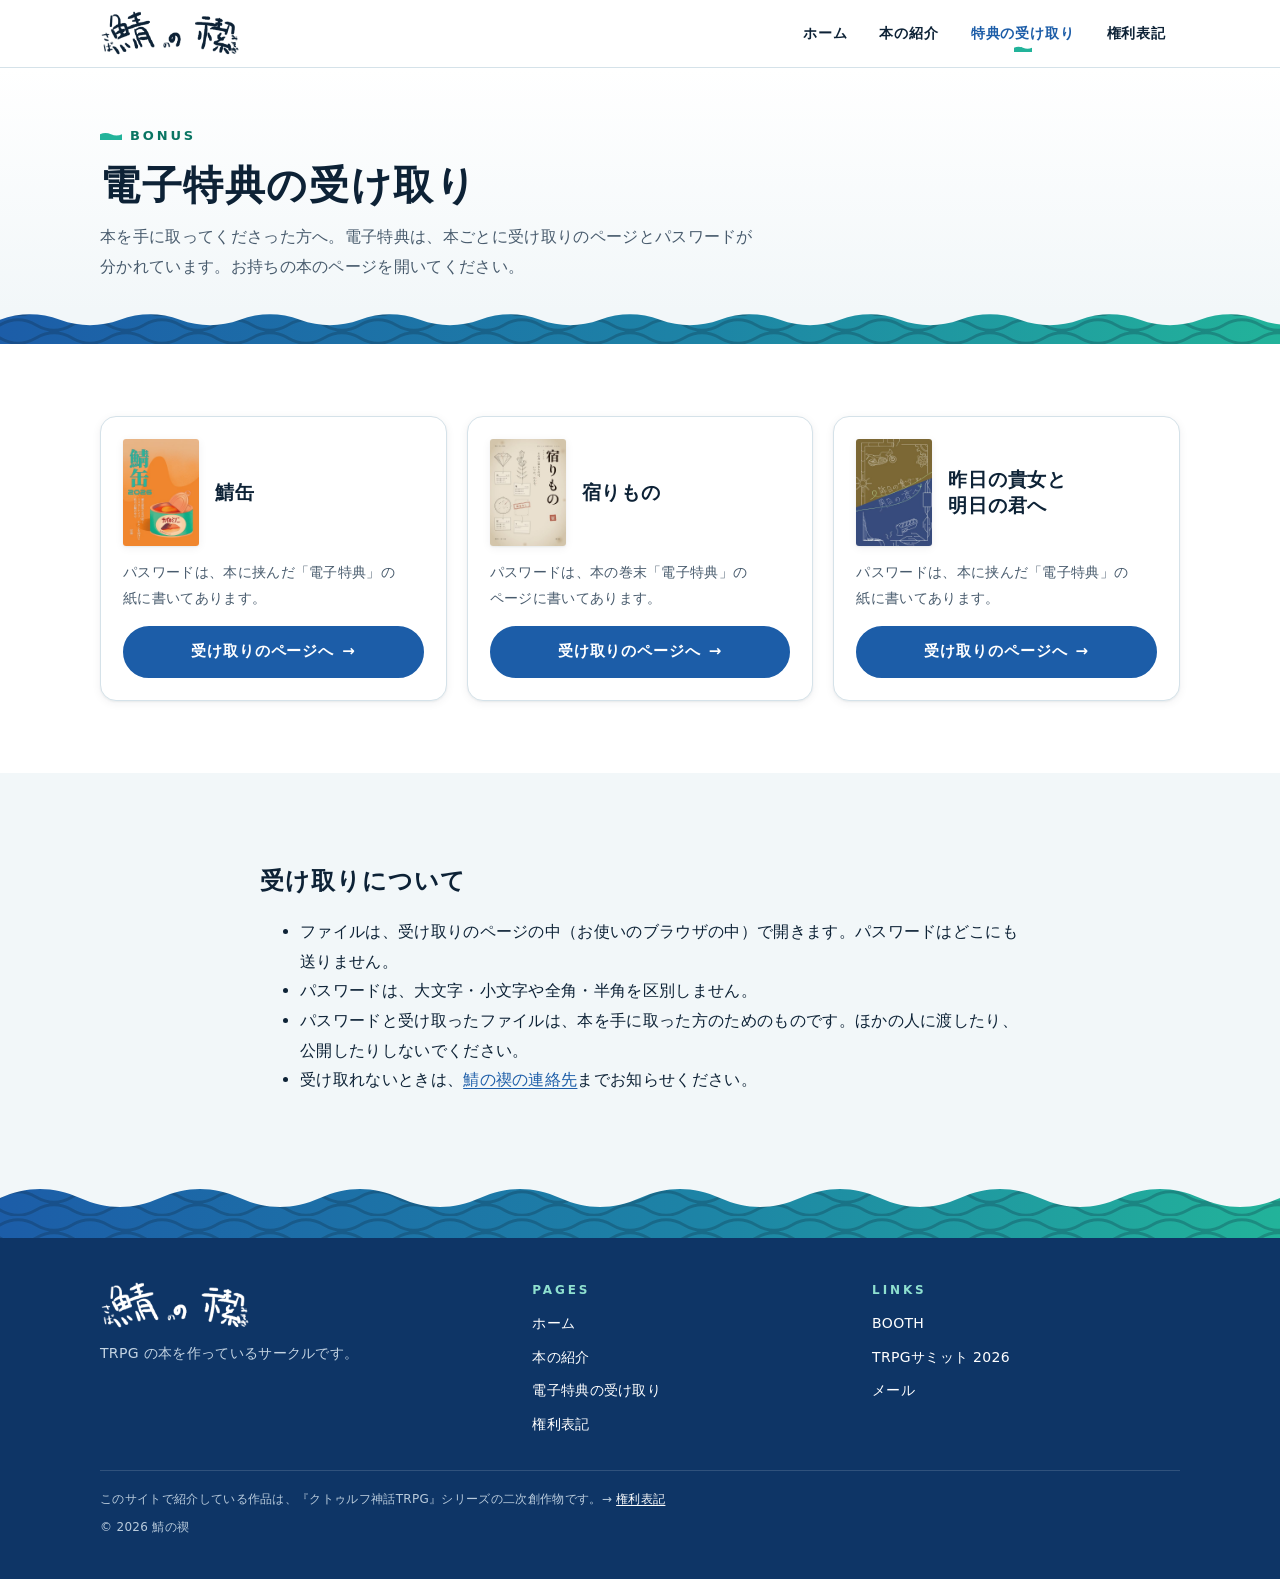
==== bonus/index.html @ a6098f8d "Redesign the site in white, blue and green with four pages - New pages: books/ (book details), bonus" ====
<!doctype html>
<html lang="ja">
<head>
<meta charset="utf-8">
<meta name="viewport" content="width=device-width, initial-scale=1">
<title>電子特典の受け取り | 鯖の禊</title>
<meta name="description" content="鯖の禊の本を手に取った方への、電子特典の受け取りページの一覧です。本ごとにパスワードが分かれています。">
<meta name="theme-color" content="#1c5da8">
<meta property="og:type" content="website">
<meta property="og:site_name" content="鯖の禊">
<meta property="og:title" content="電子特典の受け取り | 鯖の禊">
<meta property="og:description" content="本を手に取った方は、本ごとのパスワードで電子特典を受け取れます。">
<meta property="og:url" content="https://sabanomisogi.github.io/bonus/">
<meta property="og:image" content="https://sabanomisogi.github.io/ogp.png">
<meta property="og:locale" content="ja_JP">
<meta name="twitter:card" content="summary_large_image">
<link rel="icon" href="../favicon.svg" type="image/svg+xml">
<link rel="apple-touch-icon" href="../apple-touch-icon.png">
<link rel="stylesheet" href="../site.v2.css">
</head>
<body>
<a class="skip" href="#main">本文へ</a>
<header class="site-header">
  <div class="wrap site-header__in">
    <a class="brand" href="../"><img src="../img/logo-wordmark.png" alt="鯖の禊" width="421" height="134"></a>
    <nav class="gnav" aria-label="サイト内">
      <a href="../">ホーム</a>
      <a href="../books/">本の紹介</a>
      <a href="./" aria-current="page">特典<span class="long">の受け取り</span></a>
      <a href="../rights/">権利表記</a>
    </nav>
  </div>
</header>

<main id="main">
  <section class="page-head">
    <div class="wrap">
      <p class="eyebrow">BONUS</p>
      <h1>電子特典の受け取り</h1>
      <p class="page-head__lead">本を手に取ってくださった方へ。電子特典は、本ごとに受け取りのページとパスワードが分かれています。お持ちの本のページを開いてください。</p>
    </div>
  </section>
  <div class="band-wrap"><div class="saba-band saba-band--thin" aria-hidden="true"></div></div>

  <section class="section">
    <div class="wrap">
      <ul class="bonus-grid">
        <li class="bonus-card">
          <div class="bonus-card__top">
            <img src="../img/cover-sabakan-360.jpg" alt="" width="360" height="508">
            <h2>鯖缶</h2>
          </div>
          <p>パスワードは、本に挟んだ「電子特典」の紙に書いてあります。</p>
          <a class="btn" href="../sabakan/">受け取りのページへ <span class="arrow" aria-hidden="true">→</span></a>
        </li>
        <li class="bonus-card">
          <div class="bonus-card__top">
            <img src="../img/cover-yadorimono-360.jpg" alt="" width="360" height="508">
            <h2>宿りもの</h2>
          </div>
          <p>パスワードは、本の巻末「電子特典」のページに書いてあります。</p>
          <a class="btn" href="../yadorimono/">受け取りのページへ <span class="arrow" aria-hidden="true">→</span></a>
        </li>
        <li class="bonus-card">
          <div class="bonus-card__top">
            <img src="../img/cover-kinou-ashita-360.jpg" alt="" width="360" height="508">
            <h2>昨日の貴女と明日の君へ</h2>
          </div>
          <p>パスワードは、本に挟んだ「電子特典」の紙に書いてあります。</p>
          <a class="btn" href="../kinou-ashita/">受け取りのページへ <span class="arrow" aria-hidden="true">→</span></a>
        </li>
      </ul>
    </div>
  </section>

  <section class="section section--mist">
    <div class="wrap wrap--narrow">
      <h2>受け取りについて</h2>
      <ul>
        <li>ファイルは、受け取りのページの中（お使いのブラウザの中）で開きます。パスワードはどこにも送りません。</li>
        <li>パスワードは、大文字・小文字や全角・半角を区別しません。</li>
        <li>パスワードと受け取ったファイルは、本を手に取った方のためのものです。ほかの人に渡したり、公開したりしないでください。</li>
        <li>受け取れないときは、<a href="../#contact">鯖の禊の連絡先</a>までお知らせください。</li>
      </ul>
    </div>
  </section>
</main>

<div class="footer-band footer-band--mist"><div class="saba-band" aria-hidden="true"></div></div>
<footer class="site-footer">
  <div class="wrap footer__in">
    <div class="footer__brand">
      <img src="../img/logo-wordmark.png" alt="鯖の禊" width="421" height="134" loading="lazy">
      <p>TRPG の本を作っているサークルです。</p>
    </div>
    <nav aria-label="フッター">
      <h2>PAGES</h2>
      <ul>
        <li><a href="../">ホーム</a></li>
        <li><a href="../books/">本の紹介</a></li>
        <li><a href="./">電子特典の受け取り</a></li>
        <li><a href="../rights/">権利表記</a></li>
      </ul>
    </nav>
    <div>
      <h2>LINKS</h2>
      <ul>
        <li><a href="https://sabunomisogi.booth.pm/">BOOTH</a></li>
        <li><a href="https://trpg-summit.com/2026/">TRPGサミット 2026</a></li>
        <li><a href="mailto:57sabamiso423@gmail.com">メール</a></li>
      </ul>
    </div>
  </div>
  <div class="wrap footer__rights">
    <p>このサイトで紹介している作品は、『クトゥルフ神話TRPG』シリーズの二次創作物です。→ <a href="../rights/">権利表記</a></p>
    <p>© 2026 鯖の禊</p>
  </div>
</footer>
<script src="../site.v1.js"></script>
</body>
</html>
---- site.v2.css ----
/* 鯖の禊 — site styles v2.
   White paper, the blue of a mackerel's back and the green of the 鯖缶 title lettering.
   No web fonts and no external files: every page works on its own and sends nothing anywhere. */

:root {
  color-scheme: light;
  --paper: #ffffff;
  --mist: #f2f7f9;
  --mist-2: #e2edf2;
  --line: #d5e2e9;
  --ink: #0d2236;
  --ink-2: #485b6d;
  --blue: #1c5da8;
  --blue-hover: #164d8d;
  --blue-deep: #0e3566;
  --blue-soft: #e6f0fa;
  --green: #22b39a;      /* decoration only (2.6:1 on white) */
  --green-ink: #0a7563;  /* green text on white (5.2:1) */
  --green-soft: #ddf3ee;
  --error: #b42318;
  --ad-yellow: #ffd43b;  /* joke ads only */
  --radius: 16px;
  --radius-s: 10px;
  --shadow-s: 0 1px 2px rgb(13 34 54 / .06), 0 2px 10px rgb(13 34 54 / .06);
  --shadow: 0 2px 6px rgb(13 34 54 / .06), 0 14px 34px rgb(13 34 54 / .12);
  --font: "Hiragino Sans", "Hiragino Kaku Gothic ProN", "Yu Gothic UI", "Meiryo", "Noto Sans JP", system-ui, sans-serif;
  --font-mincho: "Yu Mincho", "YuMincho", "Hiragino Mincho ProN", "BIZ UDPMincho", "Noto Serif JP", serif;
  --font-num: "Bahnschrift", "DIN Alternate", "DIN Condensed", "Roboto Condensed", "Arial Narrow", system-ui, sans-serif;
  /* Water and mackerel stripes in one tile (72px = one full wave, so it repeats seamlessly). */
  --stripes: url("data:image/svg+xml,%3Csvg xmlns='http://www.w3.org/2000/svg' width='72' height='28' viewBox='0 0 72 28'%3E%3Cpath d='M0 9c12-7 24-7 36 0s24 7 36 0M-36 22c12-7 24-7 36 0s24 7 36 0 24-7 36 0 24 7 36 0' fill='none' stroke='%230d2236' stroke-opacity='.26' stroke-width='3' stroke-linecap='round'/%3E%3C/svg%3E");
  /* preserveAspectRatio=none: the wave stretches to whatever mask-size it is given, so the tiles always join. */
  --wave-edge: url("data:image/svg+xml,%3Csvg xmlns='http://www.w3.org/2000/svg' width='160' height='56' viewBox='0 0 160 56' preserveAspectRatio='none'%3E%3Cpath d='M0 16C27 4 53 4 80 16s53 12 80 0v40H0z'/%3E%3C/svg%3E");
  --header-h: 68px;
}

*, *::before, *::after { box-sizing: border-box; }
html { scroll-behavior: smooth; scroll-padding-top: calc(var(--header-h) + 16px); -webkit-text-size-adjust: 100%; }
body {
  margin: 0; background: var(--paper); color: var(--ink);
  font-family: var(--font); font-size: 16px; line-height: 1.85; letter-spacing: .02em;
  overflow-wrap: anywhere;
}
img, svg { max-width: 100%; }
img { height: auto; }
a { color: var(--blue); text-underline-offset: .2em; }
a:hover { color: var(--blue-hover); }
:focus-visible { outline: 3px solid var(--blue); outline-offset: 3px; border-radius: 4px; }
h1, h2, h3, h4 { line-height: 1.35; font-feature-settings: "palt"; letter-spacing: .04em; text-wrap: balance; word-break: auto-phrase; }
p { margin: 0 0 1em; }
small { font-size: .86em; }
/* Break short Japanese lines at phrase boundaries (Chrome/Edge); other browsers keep the default. */
.section__lead, .page-head__lead, .hero__sub, .callout p, .book-card p, .book__lead, .bonus-card p,
.story p, .scenario__quote, .ho-list li, .panel p { word-break: auto-phrase; text-wrap: pretty; }
.nowrap { white-space: nowrap; }

.wrap { width: min(100% - 40px, 1080px); margin-inline: auto; }
.wrap--narrow { width: min(100% - 40px, 760px); }
.sr-only { position: absolute; width: 1px; height: 1px; overflow: hidden; clip: rect(0 0 0 0); white-space: nowrap; }
.skip { position: absolute; left: 12px; top: -60px; z-index: 60; padding: 8px 14px; border-radius: 8px; background: var(--ink); color: #fff; }
.skip:focus { top: 10px; color: #fff; }

.eyebrow {
  display: inline-flex; align-items: center; gap: 8px; margin: 0 0 10px;
  font-family: var(--font-num); font-size: 13px; font-weight: 700; letter-spacing: .22em; color: var(--green-ink);
}
.eyebrow::before { content: ""; width: 22px; height: 8px; background: var(--wave-dot, var(--green)); -webkit-mask: var(--wave-edge) 0 0 / 22px 8px; mask: var(--wave-edge) 0 0 / 22px 8px; }

/* ---------- buttons, tags ---------- */
.btn {
  display: inline-flex; align-items: center; justify-content: center; gap: 8px;
  min-height: 48px; padding: 10px 24px; border: 2px solid var(--blue); border-radius: 999px;
  background: var(--blue); color: #fff; font: inherit; font-size: 15px; font-weight: 700; letter-spacing: .06em;
  text-decoration: none; cursor: pointer; white-space: nowrap; transition: background .15s, border-color .15s, transform .15s;
}
.btn:hover { background: var(--blue-hover); border-color: var(--blue-hover); color: #fff; }
.btn:active { transform: translateY(1px); }
.btn:disabled { opacity: .55; cursor: wait; }
.btn--ghost { background: var(--paper); color: var(--blue); }
.btn--ghost:hover { background: var(--blue-soft); color: var(--blue-hover); }
.btn--small { min-height: 40px; padding: 6px 18px; font-size: 14px; }
.btn .arrow { transition: transform .15s; }
.btn:hover .arrow { transform: translateX(3px); }

.tags { display: flex; flex-wrap: wrap; gap: 6px; margin: 0 0 10px; padding: 0; list-style: none; }
.tag {
  display: inline-block; padding: 5px 11px; border-radius: 999px; background: var(--mist); color: var(--ink-2);
  font-size: 12px; font-weight: 700; line-height: 1.3; letter-spacing: .06em;
}
.tag--new { background: var(--green-soft); color: var(--green-ink); }
.tag--old { background: var(--blue-soft); color: var(--blue-deep); }
.tag--line { background: transparent; box-shadow: inset 0 0 0 1px var(--line); }

/* ---------- header ---------- */
.site-header {
  position: sticky; top: 0; z-index: 40; height: var(--header-h);
  background: rgb(255 255 255 / .92); -webkit-backdrop-filter: saturate(1.4) blur(10px); backdrop-filter: saturate(1.4) blur(10px);
  border-bottom: 1px solid var(--line);
}
.site-header__in { display: flex; align-items: center; justify-content: space-between; gap: 16px; height: 100%; }
.brand { display: inline-flex; align-items: center; flex: none; }
.brand img { display: block; width: 140px; }
.gnav { display: flex; gap: 4px; }
.gnav a {
  position: relative; padding: 8px 14px; border-radius: 999px; color: var(--ink); text-decoration: none;
  font-size: 14px; font-weight: 700; letter-spacing: .06em; white-space: nowrap;
}
.gnav a:hover { background: var(--mist); color: var(--ink); }
.gnav a[aria-current] { color: var(--blue); }
.gnav a[aria-current]::after {
  content: ""; position: absolute; left: 50%; bottom: 2px; width: 18px; height: 6px; translate: -50% 0; background: var(--green);
  -webkit-mask: var(--wave-edge) 0 0 / 18px 6px; mask: var(--wave-edge) 0 0 / 18px 6px;
}

/* ---------- the mackerel band ---------- */
.saba-band {
  height: 56px; margin-top: -1px;
  background: var(--stripes) 0 6px / 72px 28px repeat, linear-gradient(90deg, var(--blue) 0%, #1d84a6 55%, var(--green) 100%);
  -webkit-mask: var(--wave-edge) 0 0 / 160px 56px repeat-x; mask: var(--wave-edge) 0 0 / 160px 56px repeat-x;
  animation: band-drift 40s linear infinite;
}
.saba-band--thin { height: 34px; -webkit-mask-size: 120px 34px; mask-size: 120px 34px; }
@keyframes band-drift { to { background-position: 720px 6px, 0 0; } }

/* ---------- hero ---------- */
.hero { position: relative; overflow: hidden; background: linear-gradient(180deg, #fff 0%, #fff 55%, var(--mist) 100%); }
.hero__in { display: grid; grid-template-columns: minmax(0, 1fr) minmax(0, 1.05fr); align-items: center; gap: 32px; padding-block: 56px 36px; }
.hero__text { position: relative; z-index: 2; }
.hero__logo { margin: 0 0 8px; }
.hero__logo img { display: block; width: 236px; }
.hero__lead { margin: 0 0 4px; font-size: 18px; font-weight: 700; }
.hero__sub { margin: 0; color: var(--ink-2); font-size: 15px; }
.hero__actions { display: flex; flex-wrap: wrap; gap: 12px; margin-top: 26px; }

.ticket {
  display: grid; grid-template-columns: auto minmax(0, 1fr); margin-top: 24px; max-width: 470px;
  background: var(--paper); border: 1px solid var(--line); border-radius: var(--radius); box-shadow: var(--shadow-s);
  color: inherit; text-decoration: none; overflow: hidden; transition: box-shadow .2s, transform .2s;
}
.ticket:hover { color: inherit; box-shadow: var(--shadow); transform: translateY(-2px); }
.ticket__date {
  display: grid; place-content: center; gap: 2px; padding: 14px 20px; text-align: center;
  background: var(--stripes) 0 0 / 72px 28px, linear-gradient(160deg, var(--blue), var(--blue-deep)); color: #fff;
  font-family: var(--font-num);
}
.ticket__date b { font-size: 34px; line-height: 1; letter-spacing: .02em; }
.ticket__date span { font-size: 12px; letter-spacing: .3em; }
.ticket__body { position: relative; display: block; padding: 14px 18px 14px 20px; border-left: 2px dashed var(--line); }
.ticket__label, .ticket__name, .ticket__meta { display: block; }
.ticket__label { margin: 0; font-family: var(--font-num); font-size: 11px; font-weight: 700; letter-spacing: .24em; color: var(--green-ink); }
.ticket__name { margin: 0; font-size: 18px; font-weight: 800; line-height: 1.4; }
.ticket__meta { margin: 2px 0 0; font-size: 13px; color: var(--ink-2); line-height: 1.6; }
.ticket__space {
  display: inline-flex; align-items: baseline; gap: 6px; margin-top: 8px; padding: 3px 12px; border-radius: 999px;
  background: var(--green-soft); color: var(--green-ink); font-size: 13px; font-weight: 700;
}
.ticket__space b { font-family: var(--font-num); font-size: 20px; letter-spacing: .04em; }

.hero__books { position: relative; height: 430px; }
.hero__books::before {
  content: ""; position: absolute; left: 50%; top: 50%; width: min(500px, 118%); aspect-ratio: 1; translate: -50% -50%; border-radius: 50%;
  background: radial-gradient(circle closest-side,
    #fff 0 50%, var(--mist-2) 50% 51.5%, #fff 51.5% 63%, var(--mist-2) 63% 64.5%,
    var(--mist) 64.5% 88%, var(--line) 88% 90%, var(--mist-2) 90% 100%);
}
.hero__cover {
  position: absolute; left: 50%; top: 50%; width: 196px; aspect-ratio: 182 / 257; translate: -50% -50%;
  border-radius: 3px; box-shadow: var(--shadow); transition: transform .35s cubic-bezier(.2, .7, .2, 1);
}
.hero__cover--l { transform: translateX(-66%) rotate(-9deg); z-index: 1; }
.hero__cover--c { transform: translateY(-5%); z-index: 3; }
.hero__cover--r { transform: translateX(66%) rotate(9deg); z-index: 2; }
.hero__books:hover .hero__cover--l { transform: translateX(-74%) rotate(-12deg); }
.hero__books:hover .hero__cover--c { transform: translateY(-9%); }
.hero__books:hover .hero__cover--r { transform: translateX(74%) rotate(12deg); }

/* ---------- sections ---------- */
.section { padding-block: 72px; }
.section--mist { background: var(--mist); }
.section--tight { padding-block: 40px; }
.section__head { margin-bottom: 32px; }
.section__head h2 { margin: 0; font-size: clamp(24px, 3.4vw, 32px); }
.section__lead { margin: 8px 0 0; color: var(--ink-2); }

/* book cards (home) */
.book-grid { display: grid; grid-template-columns: repeat(3, minmax(0, 1fr)); gap: 24px; margin: 0; padding: 0; list-style: none; }
.book-card > a {
  display: flex; flex-direction: column; height: 100%; border: 1px solid var(--line); border-radius: var(--radius);
  background: var(--paper); color: inherit; text-decoration: none; overflow: hidden; transition: box-shadow .2s, transform .2s, border-color .2s;
}
.book-card > a:hover { color: inherit; border-color: #c3d4de; box-shadow: var(--shadow); transform: translateY(-3px); }
.book-card__cover {
  display: flex; align-items: flex-end; justify-content: center; margin: 0; padding: 28px 24px 0; aspect-ratio: 1 / .92;
  background: var(--stripes) 0 100% / 72px 28px repeat-x, linear-gradient(180deg, var(--mist), var(--mist-2));
}
.book-card__cover img {
  width: 58%; border-radius: 3px 3px 0 0; box-shadow: 0 -2px 18px rgb(13 34 54 / .16);
  transform-origin: 50% 100%; transition: transform .3s cubic-bezier(.2, .7, .2, 1);
}
.book-card > a:hover .book-card__cover img { transform: translateY(-8px) rotate(-1.5deg); }
.book-card__body { display: flex; flex-direction: column; flex: 1; padding: 20px 22px 22px; }
.book-card h3 { margin: 0 0 6px; font-size: 21px; }
.book-card p { margin: 0; color: var(--ink-2); font-size: 14px; line-height: 1.7; }
.book-card__more { margin-top: auto !important; padding-top: 14px; color: var(--blue) !important; font-weight: 700; }

/* bonus teaser and about (home) */
.callout {
  display: grid; grid-template-columns: auto minmax(0, 1fr) auto; align-items: center; gap: 24px; padding: 28px 32px;
  border-radius: calc(var(--radius) + 4px); background: var(--paper); border: 1px solid var(--line); box-shadow: var(--shadow-s);
}
.callout__icon { width: 76px; }
.callout h2 { margin: 0 0 4px; font-size: 22px; }
.callout p { margin: 0; color: var(--ink-2); }

.about { display: grid; grid-template-columns: minmax(0, 1fr) minmax(0, 1fr); gap: 40px; align-items: start; }
.about h2 { margin: 0 0 12px; font-size: clamp(24px, 3.4vw, 32px); }
.link-list { margin: 0; padding: 0; list-style: none; border-top: 1px solid var(--line); }
.link-list li { border-bottom: 1px solid var(--line); }
.link-list a, .link-list .row { display: grid; grid-template-columns: 7.5em minmax(0, 1fr); gap: 12px; padding: 14px 4px; text-decoration: none; color: inherit; }
.link-list a:hover { background: var(--mist); color: inherit; }
.link-list .k { color: var(--ink-2); font-size: 13px; font-weight: 700; }
.link-list .v { color: var(--blue); font-weight: 700; }

/* ---------- joke ads ---------- */
.ad-zone { margin: 0; }
.ad-zone__label {
  display: flex; align-items: center; gap: 12px; margin: 0 0 10px; color: #6b7c8a; font-size: 12px; letter-spacing: .12em;
}
.ad-zone__label::before, .ad-zone__label::after { content: ""; flex: 1; height: 1px; background: var(--line); }
.ad {
  position: relative; display: block; isolation: isolate; overflow: hidden; border: 1px solid #cfdae1; border-radius: 6px;
  color: inherit; text-decoration: none; -webkit-tap-highlight-color: transparent;
}
.ad:hover { color: inherit; }
.ad__label {
  position: absolute; top: 6px; left: 6px; z-index: 5; padding: 2px 5px; border: 1px solid #c4cfd7; border-radius: 3px;
  background: rgb(255 255 255 / .92); color: #5b6b78; font-size: 10px; line-height: 1.2; letter-spacing: .06em;
}
.ad__cta {
  display: inline-flex; align-items: center; gap: 4px; padding: 9px 16px; border-radius: 999px; background: #fff; color: var(--blue-deep);
  font-size: 14px; font-weight: 800; white-space: nowrap; box-shadow: 0 3px 0 rgb(0 0 0 / .2); transition: transform .15s;
}
.ad:hover .ad__cta { transform: translateY(-1px) scale(1.03); }
.ad__toast {
  position: absolute; left: 50%; bottom: 12px; z-index: 6; translate: -50% 6px; padding: 6px 12px; border-radius: 8px;
  background: var(--ink); color: #fff; font-size: 12px; white-space: nowrap; opacity: 0; pointer-events: none; transition: opacity .2s, translate .2s;
}

/* 鯖缶: a loud banner, on purpose */
.ad--sabakan {
  display: grid; grid-template-columns: auto minmax(0, 1fr) auto; align-items: center; gap: 22px; min-height: 140px; padding: 18px 30px 18px 26px;
  border: 0; color: #fff;
  background: var(--stripes) 0 0 / 72px 28px, linear-gradient(110deg, var(--blue-deep) 0%, var(--blue) 58%, #1d84a6 100%);
}
.ad--sabakan::after {
  content: ""; position: absolute; inset: 0; z-index: -1; translate: -120% 0;
  background: linear-gradient(100deg, transparent 30%, rgb(255 255 255 / .22) 45%, transparent 60%);
}
.ad--sabakan:hover { color: #fff; }
.ad--sabakan:hover::after { translate: 120% 0; transition: translate .9s ease; }
.sabakan-ad__can { width: 92px; filter: drop-shadow(0 6px 10px rgb(0 0 0 / .25)); }
.sabakan-ad__catch {
  display: block; font-size: clamp(28px, 4.4vw, 46px); font-weight: 900; line-height: 1.12; letter-spacing: .03em;
  font-feature-settings: "palt"; transform: skewX(-8deg); text-shadow: 3px 3px 0 var(--blue-deep), 0 0 18px rgb(34 179 154 / .55);
}
.sabakan-ad__catch em { font-style: normal; color: var(--ad-yellow); }
.sabakan-ad__sub { display: block; margin-top: 8px; font-size: 14px; font-weight: 700; letter-spacing: .08em; opacity: .95; }
.sabakan-ad__burst {
  position: absolute; top: 10px; right: 168px; display: grid; place-items: center; width: 66px; height: 66px;
  background: var(--ad-yellow); color: var(--ink); font-size: 15px; font-weight: 900; letter-spacing: .04em; rotate: 14deg;
  clip-path: polygon(50% 0%, 60.1% 12.3%, 75% 6.7%, 77.6% 22.4%, 93.3% 25%, 87.7% 39.9%, 100% 50%, 87.7% 60.1%, 93.3% 75%, 77.6% 77.6%, 75% 93.3%, 60.1% 87.7%, 50% 100%, 39.9% 87.7%, 25% 93.3%, 22.4% 77.6%, 6.7% 75%, 12.3% 60.1%, 0% 50%, 12.3% 39.9%, 6.7% 25%, 22.4% 22.4%, 25% 6.7%, 39.9% 12.3%);
  animation: burst-pulse 1.6s ease-in-out infinite;
}
@keyframes burst-pulse { 50% { scale: 1.08; } }
.sabakan-ad__note { position: absolute; right: 12px; bottom: 6px; font-size: 10px; opacity: .85; letter-spacing: .04em; }

/* 鯖・の・禊: three medium rectangles (300×250) in the order of the name */
.ad-row { display: grid; grid-template-columns: repeat(3, minmax(0, 1fr)); gap: 20px; }
.ad-row .ad { aspect-ratio: 6 / 5; }

.ad--apology { display: grid; place-items: center; padding: 22px; background: #fff; cursor: default; user-select: none; }
.apology {
  writing-mode: vertical-rl; height: 100%; max-height: 210px; margin: 0; padding: 16px 18px;
  border: 5px double #1b1b1b; color: #1b1b1b; background: #fffdf8; font-family: var(--font-mincho); line-height: 1.6;
  transform-origin: 50% 100%;
}
.apology p { margin: 0; }
.apology p + p { margin-block-start: 12px; }
.apology__title { font-size: 20px; font-weight: 700; letter-spacing: .4em; }
.apology__body { font-size: 27px; font-weight: 700; letter-spacing: .14em; }
.apology__date { font-size: 11px; text-align: end; letter-spacing: .1em; }
.apology__by { font-size: 24px; font-weight: 800; text-align: end; }
.ad--apology.is-bowing .apology { animation: bow 1.5s ease; }
.ad--apology.is-bowing .ad__toast { opacity: 1; translate: -50% 0; }
@keyframes bow { 20%, 70% { transform: perspective(600px) rotateX(32deg) translateY(4px); } }

.ad--no { display: grid; place-items: center; background: radial-gradient(circle at 50% 46%, #fff 0 38%, var(--mist) 72%); }
.no-glyph {
  display: block; color: var(--green-ink); font-size: clamp(112px, 13vw, 150px); font-weight: 800; line-height: 1;
  transition: transform 1.4s cubic-bezier(.2, .7, .2, 1);
}
.ad--no:hover .no-glyph { transform: rotate(-360deg); }
.ad--no.is-spinning .no-glyph { animation: no-spin .7s cubic-bezier(.6, 0, .4, 1) forwards; }
@keyframes no-spin { to { transform: rotate(-1080deg) scale(.5); opacity: 0; } }
.ad__sponsor { position: absolute; right: 12px; bottom: 8px; color: var(--ink-2); font-size: 11px; letter-spacing: .08em; }

.ad--misogi {
  display: flex; flex-direction: column; align-items: center; justify-content: center; gap: 12px; padding: 22px 18px 18px;
  background: linear-gradient(180deg, #f7fbff, #e2f0fa); text-align: center;
}
.misogi__falls {
  position: absolute; inset: 0; z-index: -1;
  background:
    linear-gradient(180deg, transparent 0 38%, rgb(255 255 255 / .95) 50%, transparent 62% 100%) 0 0 / 100% 200%,
    repeating-linear-gradient(90deg, transparent 0 13px, rgb(28 93 168 / .14) 13px 14px, transparent 14px 25px, rgb(34 179 154 / .18) 25px 26px);
  animation: falls 2.8s linear infinite;
}
@keyframes falls { from { background-position: 0 -100%, 0 0; } to { background-position: 0 100%, 0 0; } }
.misogi__shide { width: 92px; height: 30px; }
.misogi__copy { color: var(--blue-deep); font-size: clamp(20px, 2.3vw, 25px); font-weight: 800; line-height: 1.4; font-feature-settings: "palt"; }
.misogi__copy small { display: block; color: var(--ink-2); font-size: 15px; font-weight: 700; }
.misogi__foot { display: flex; align-items: center; gap: 12px; }
.misogi__seal {
  display: grid; place-items: center; width: 36px; height: 36px; border: 2px solid var(--green-ink); border-radius: 7px;
  color: var(--green-ink); font-family: var(--font-mincho); font-size: 20px; font-weight: 800; rotate: -7deg; background: #fff;
}
.ad--misogi .ad__cta { background: var(--blue); color: #fff; box-shadow: 0 3px 0 var(--blue-deep); }

/* ---------- footer ---------- */
.site-footer { background: var(--blue-deep); color: #dce7f1; }
/* The band is masked, so its wrapper paints the colour of the section above the wave. */
.footer-band { background: var(--paper); }
.footer-band--mist { background: var(--mist); }
.footer__in { display: grid; grid-template-columns: 1.3fr 1fr 1fr; gap: 32px; padding-block: 44px 28px; }
.footer__brand img { display: block; width: 150px; filter: brightness(0) invert(1); }
.footer__brand p { margin: 12px 0 0; font-size: 14px; color: #c3d3e2; }
.site-footer h2 { margin: 0 0 10px; font-family: var(--font-num); font-size: 12px; letter-spacing: .24em; color: #8fe0cf; }
.site-footer ul { margin: 0; padding: 0; list-style: none; }
.site-footer li { margin: 4px 0; }
.site-footer a { color: #fff; text-decoration: none; font-size: 14px; }
.site-footer a:hover { color: #fff; text-decoration: underline; }
.footer__rights { padding-block: 18px 34px; border-top: 1px solid rgb(255 255 255 / .14); color: #b9cbdc; font-size: 12px; line-height: 1.8; }
.footer__rights p { margin: 0 0 6px; }
.footer__rights a { font-size: 12px; text-decoration: underline; }
.credit { white-space: pre-line; }

/* ---------- sub pages ---------- */
.page-head { padding-block: 52px 30px; background: linear-gradient(180deg, #fff, var(--mist)); }
.page-head h1 { margin: 0; font-size: clamp(28px, 4.2vw, 40px); }
.page-head__lead { margin: 10px 0 0; max-width: 46em; color: var(--ink-2); }
.band-wrap { background: var(--mist); }
.toc { display: flex; flex-wrap: wrap; gap: 8px; margin: 22px 0 0; padding: 0; list-style: none; }
.toc a {
  display: inline-flex; align-items: center; gap: 8px; padding: 6px 14px 6px 6px; border-radius: 999px; background: var(--paper);
  border: 1px solid var(--line); color: var(--ink); font-size: 14px; font-weight: 700; text-decoration: none;
}
.toc a:hover { border-color: var(--blue); color: var(--blue); }
.toc img { width: 22px; border-radius: 2px; }

/* books page */
.book { padding-block: 72px; }
.book--mist { background: var(--mist); }
.book__in { display: grid; grid-template-columns: minmax(0, 330px) minmax(0, 1fr); gap: 56px; align-items: start; }
.book__cover { position: sticky; top: calc(var(--header-h) + 28px); margin: 0; }
.book__cover img { display: block; width: 100%; border-radius: 4px; box-shadow: var(--shadow); }
.book__cover figcaption { margin-top: 10px; color: var(--ink-2); font-size: 12px; text-align: center; }
.book__title { margin: 0; font-size: clamp(30px, 4.4vw, 44px); }
.book__title rt { font-size: 12px; letter-spacing: .3em; color: var(--ink-2); }
.book__lead { margin: 14px 0 0; font-size: 17px; }
.book h3 { margin: 36px 0 12px; font-size: 18px; display: flex; align-items: center; gap: 10px; }
.book h3::before { content: ""; width: 6px; height: 1.1em; border-radius: 3px; background: var(--green); }
.book__actions { display: flex; flex-wrap: wrap; gap: 12px; margin-top: 30px; }

.catch {
  margin: 18px 0 0; font-family: var(--font-mincho); font-size: clamp(20px, 2.6vw, 26px); font-weight: 600; line-height: 1.7; letter-spacing: .12em;
}
.bouten { text-emphasis: sesame #b83a2e; -webkit-text-emphasis: sesame #b83a2e; text-emphasis-position: over right; }
.story { margin: 16px 0 0; padding: 18px 22px; border-left: 4px solid var(--green); background: var(--paper); border-radius: 0 var(--radius-s) var(--radius-s) 0; }
.book--mist .story { background: var(--paper); }
.story p:last-child { margin-bottom: 0; }
.story--mincho { font-family: var(--font-mincho); font-size: 16px; line-height: 2; }

.spec { display: grid; grid-template-columns: 8.5em minmax(0, 1fr); margin: 0; border-top: 1px solid var(--line); }
.spec dt, .spec dd { margin: 0; padding: 11px 0; border-bottom: 1px solid var(--line); }
.spec dt { padding-right: 12px; color: var(--ink-2); font-size: 14px; font-weight: 700; }
.spec dd small { color: var(--ink-2); }
.spec--compact { grid-template-columns: 7em minmax(0, 1fr); font-size: 14px; }
.spec--compact dt, .spec--compact dd { padding: 7px 0; }
.spec--compact dt { font-size: 13px; }

.scenarios { display: grid; gap: 16px; }
.scenario { padding: 22px 24px; border: 1px solid var(--line); border-radius: var(--radius); background: var(--mist); }
.scenario__head { display: flex; flex-wrap: wrap; align-items: baseline; justify-content: space-between; gap: 4px 12px; margin-bottom: 8px; }
.scenario h4 { margin: 0; font-size: 19px; }
.scenario__by { margin: 0; color: var(--ink-2); font-size: 14px; font-weight: 700; }
.scenario__quote { margin: 0 0 12px; font-family: var(--font-mincho); font-size: 15px; line-height: 1.95; }
.scenario .tags { margin-bottom: 12px; }

.ho-list { display: grid; grid-template-columns: repeat(2, minmax(0, 1fr)); gap: 10px; margin: 0; padding: 0; list-style: none; }
.ho-list li { padding: 12px 14px; border: 1px solid var(--line); border-radius: var(--radius-s); background: var(--paper); font-size: 14px; line-height: 1.7; }
.ho-list b { display: block; font-family: var(--font-num); font-size: 18px; color: var(--blue-deep); letter-spacing: .04em; }
.note { color: var(--ink-2); font-size: 13px; }

.credit-box {
  margin: 0; padding: 18px 22px; border: 1px solid var(--line); border-radius: var(--radius-s); background: var(--paper);
  color: var(--ink-2); font-size: 13px; line-height: 1.9; white-space: pre-line;
}

/* bonus hub */
.bonus-grid { display: grid; grid-template-columns: repeat(3, minmax(0, 1fr)); gap: 20px; margin: 0; padding: 0; list-style: none; }
.bonus-card {
  display: grid; grid-template-rows: auto 1fr auto; gap: 14px; padding: 22px; border: 1px solid var(--line); border-radius: var(--radius);
  background: var(--paper); box-shadow: var(--shadow-s);
}
.bonus-card__top { display: grid; grid-template-columns: 76px minmax(0, 1fr); gap: 16px; align-items: center; }
.bonus-card__top img { width: 76px; border-radius: 3px; box-shadow: var(--shadow-s); }
.bonus-card h2 { margin: 0; font-size: 19px; }
.bonus-card p { margin: 0; color: var(--ink-2); font-size: 14px; }
.bonus-card .btn { width: 100%; }

/* bonus pages */
.bonus-head { display: grid; grid-template-columns: auto minmax(0, 1fr); gap: 28px; align-items: center; }
.bonus-head__cover { width: 116px; border-radius: 3px; box-shadow: var(--shadow); rotate: -3deg; }
.bonus-head h1 span { display: block; margin-top: 4px; font-size: .58em; color: var(--ink-2); letter-spacing: .08em; }
.stack > * + * { margin-top: 28px; }
.panel { padding: 30px 32px; border: 1px solid var(--line); border-radius: calc(var(--radius) + 4px); background: var(--paper); box-shadow: var(--shadow-s); }
.panel h2 { margin: 0 0 10px; font-size: 21px; }
.panel--key { border-top: 5px solid var(--green); }
.unlock { display: flex; flex-wrap: wrap; gap: 10px; margin: 18px 0 10px; }
.unlock input {
  flex: 1 1 240px; min-width: 0; min-height: 52px; padding: 10px 16px; border: 2px solid var(--line); border-radius: 12px;
  background: #fff; color: var(--ink); font: inherit; font-family: var(--font-num), var(--font); font-size: 20px; letter-spacing: .12em;
  transition: border-color .15s, box-shadow .15s;
}
.unlock input::placeholder { color: #9aa8b3; font-family: var(--font); font-size: 16px; letter-spacing: .04em; }
.unlock input:focus { outline: none; border-color: var(--blue); box-shadow: 0 0 0 4px var(--blue-soft); }
.unlock .btn { min-height: 52px; min-width: 120px; }
.status { display: flex; align-items: center; gap: 10px; min-height: 40px; margin: 0; font-size: 14px; }
.status.error { color: var(--error); font-weight: 700; }
.status__spin { display: none; flex: none; width: 40px; height: 40px; }
.status.busy .status__spin { display: block; }
.files { margin: 14px 0 0; padding: 0; list-style: none; }
.files li {
  display: flex; align-items: center; justify-content: space-between; gap: 14px; margin-bottom: 10px; padding: 12px 16px;
  border: 1px solid var(--line); border-radius: 12px; background: var(--mist);
}
.files li div { min-width: 0; }
.files strong { display: block; font-weight: 700; }
.files .meta { color: var(--ink-2); font-size: 13px; }
.files .btn { min-height: 40px; padding: 6px 18px; }
ol.steps { margin: 12px 0; padding: 0; list-style: none; counter-reset: step; }
ol.steps li { position: relative; margin: 10px 0; padding-left: 40px; counter-increment: step; }
ol.steps li::before {
  content: counter(step); position: absolute; left: 0; top: .15em; display: grid; place-items: center; width: 27px; height: 27px; border-radius: 50%;
  background: var(--green-soft); color: var(--green-ink); font-family: var(--font-num); font-size: 14px; font-weight: 800;
}
.muted { color: var(--ink-2); font-size: 14px; }

/* rights page */
.rule-table { width: 100%; border-collapse: collapse; font-size: 15px; }
.rule-table th, .rule-table td { padding: 12px 10px; border-bottom: 1px solid var(--line); text-align: left; vertical-align: top; }
.rule-table th { color: var(--ink-2); font-size: 13px; white-space: nowrap; }

/* 404 */
.notfound { display: grid; justify-items: center; gap: 8px; padding-block: 72px 88px; text-align: center; }
.notfound .opener { width: 170px; height: 170px; }
.notfound h1 { margin: 12px 0 0; font-size: clamp(24px, 4vw, 34px); }

/* ---------- the can opener ---------- */
.opener { display: block; overflow: visible; }
.opener__rim { fill: #cfdbe2; stroke: var(--ink); stroke-width: 3; }
.opener__inside { fill: #e9d3a7; }
.opener__inside--empty { fill: #dfe7ec; }
.opener__lid-face { fill: #f1f5f8; stroke: #93a8b6; stroke-width: 1.5; }
.opener__ring { fill: none; stroke: #b7c7d1; stroke-width: 1.5; }
.opener__tab { fill: #dde6ec; stroke: #8ea3b1; stroke-width: 1.5; }
.opener__cut { fill: none; stroke: var(--blue); stroke-width: 4; stroke-linecap: round; stroke-dasharray: 264; stroke-dashoffset: 264; }
.opener__blade { fill: var(--ink); }
.opener__handle { fill: var(--green); stroke: var(--ink); stroke-width: 2.5; }
.opener__pivot { fill: #fff; stroke: var(--ink); stroke-width: 2; }
.opener__fish-body { fill: var(--blue); }
.opener__fish-belly { fill: #d9e7ee; }
.opener__fish-stripe { fill: none; stroke: var(--ink); stroke-width: 2.2; stroke-linecap: round; opacity: .7; }
.opener__tool { transform-origin: 70px 70px; }
.opener__lever { transform-origin: 70px 29px; }
.opener__lid { transform-origin: 70px 70px; }

.opener--loop .opener__tool { animation: opener-turn 1.6s linear infinite; }
.opener--loop .opener__cut { animation: opener-cut 1.6s linear infinite; }
.opener--loop .opener__lever { animation: opener-saw .16s ease-in-out infinite alternate; }
.opener--loop .opener__lid { animation: opener-pop 1.6s ease-out infinite; }
@keyframes opener-turn { 0% { transform: rotate(0); } 82%, 100% { transform: rotate(360deg); } }
@keyframes opener-cut { 0% { stroke-dashoffset: 264; opacity: 1; } 82% { stroke-dashoffset: 0; opacity: 1; } 100% { stroke-dashoffset: 0; opacity: 0; } }
@keyframes opener-saw { from { transform: rotate(-7deg); } to { transform: rotate(5deg); } }
@keyframes opener-pop { 0%, 82% { transform: none; } 90% { transform: translateY(-5px) rotate(-8deg); } 100% { transform: none; } }

.opener--open .opener__lid { transform: translate(18px, -40px) rotate(-26deg); }
.opener--open .opener__cut { stroke-dashoffset: 0; }
.opener--open .opener__tool { display: none; }

/* intro: shown once per session on the home page (see the inline script in index.html) */
.intro { display: none; }
html.intro-on .intro {
  position: fixed; inset: 0; z-index: 100; display: grid; place-content: center; justify-items: center; gap: 14px;
  background: var(--paper); cursor: pointer; animation: intro-out .32s ease 1.5s forwards;
}
.intro .opener { width: 168px; height: 168px; }
.intro__text { margin: 0; color: var(--ink-2); font-size: 14px; font-weight: 700; letter-spacing: .3em; }
.intro__skip { margin: 0; color: #8a99a5; font-size: 11px; letter-spacing: .1em; }
.opener--intro .opener__tool { animation: opener-turn-once .95s linear .1s both, fade-out .2s ease 1.08s forwards; }
.opener--intro .opener__cut { animation: opener-cut-once .95s linear .1s both; }
.opener--intro .opener__lever { animation: opener-saw .14s ease-in-out .1s 7 alternate; }
.opener--intro .opener__lid { animation: lid-off .42s cubic-bezier(.3, .7, .3, 1) 1.08s both; }
@keyframes opener-turn-once { from { transform: rotate(0); } to { transform: rotate(360deg); } }
@keyframes opener-cut-once { from { stroke-dashoffset: 264; } to { stroke-dashoffset: 0; } }
@keyframes lid-off { to { transform: translate(22px, -54px) rotate(-30deg); opacity: 0; } }
@keyframes fade-out { to { opacity: 0; } }
@keyframes intro-out { to { opacity: 0; visibility: hidden; } }

/* ---------- responsive ---------- */
@media (max-width: 900px) {
  .hero__in { grid-template-columns: minmax(0, 1fr); padding-block: 36px 16px; gap: 8px; }
  .hero__books { height: 340px; }
  .hero__books::before { width: min(400px, 96%); }
  .hero__cover { width: 152px; }
  .book-grid, .bonus-grid { grid-template-columns: repeat(2, minmax(0, 1fr)); }
  .book__in { grid-template-columns: minmax(0, 1fr); gap: 28px; }
  .book__cover { position: static; width: min(240px, 70%); margin-inline: auto; }
  .about { grid-template-columns: minmax(0, 1fr); gap: 28px; }
  .footer__in { grid-template-columns: 1fr 1fr; }
  .footer__brand { grid-column: 1 / -1; }
  .ad--sabakan { grid-template-columns: auto minmax(0, 1fr); padding: 18px 20px 44px; }
  .ad--sabakan .ad__cta { grid-column: 2; justify-self: start; }
  .sabakan-ad__burst { right: 14px; top: 12px; width: 56px; height: 56px; font-size: 13px; }
}
@media (max-width: 720px) {
  .ad-row {
    grid-template-columns: none; grid-auto-flow: column; grid-auto-columns: 80%; overflow-x: auto; scroll-snap-type: x mandatory;
    margin-inline: -20px; padding: 2px 20px 10px; scrollbar-width: thin;
  }
  .ad-row > * { scroll-snap-align: center; }
}
@media (max-width: 640px) {
  :root { --header-h: 100px; }
  body { font-size: 15px; }
  .wrap, .wrap--narrow { width: min(100% - 32px, 1080px); }
  .site-header__in { flex-direction: column; justify-content: center; gap: 4px; }
  .brand img { width: 116px; }
  .gnav { width: 100%; justify-content: space-between; gap: 0; }
  .gnav a { padding: 6px 8px; font-size: 13px; letter-spacing: .02em; }
  .gnav .long { display: none; }
  .hero__logo img { width: 190px; }
  .hero__lead { font-size: 16px; }
  .hero__actions .btn { flex: 1 1 100%; }
  .hero__books { height: 260px; }
  .hero__books::before { width: min(300px, 86%); }
  .hero__cover { width: 116px; }
  .ticket__date { padding: 12px 14px; }
  .ticket__date b { font-size: 28px; }
  .ticket__name { font-size: 16px; }
  .section { padding-block: 52px; }
  .book-grid, .bonus-grid { grid-template-columns: minmax(0, 1fr); }
  .book-card > a { display: grid; grid-template-columns: 116px minmax(0, 1fr); }
  .book-card__cover { aspect-ratio: auto; padding: 16px 14px 0; }
  .book-card__cover img { width: 100%; }
  .book-card__body { padding: 16px 16px 16px 4px; }
  .book-card h3 { font-size: 18px; }
  .callout { grid-template-columns: auto minmax(0, 1fr); padding: 22px 20px; gap: 16px; }
  .callout__icon { width: 56px; }
  .callout .btn { grid-column: 1 / -1; }
  .ad--sabakan { gap: 14px; min-height: 0; }
  .sabakan-ad__can { width: 64px; }
  .ad-row { margin-inline: -16px; padding-inline: 16px; grid-auto-columns: 84%; }
  .ad--apology { padding: 14px; }
  .apology { padding: 12px 14px; }
  .apology p + p { margin-block-start: 9px; }
  .apology__title { font-size: 17px; }
  .apology__body { font-size: 23px; }
  .apology__by { font-size: 21px; }
  .callout h2 { font-size: 19px; }
  .footer__in { grid-template-columns: 1fr; gap: 24px; }
  .page-head { padding-block: 36px 24px; }
  .book { padding-block: 52px; }
  .spec { grid-template-columns: 6.5em minmax(0, 1fr); font-size: 15px; }
  .scenario { padding: 18px; }
  .ho-list { grid-template-columns: minmax(0, 1fr); }
  .bonus-head { grid-template-columns: 76px minmax(0, 1fr); gap: 18px; }
  .bonus-head__cover { width: 76px; }
  .panel { padding: 22px 18px; }
  .unlock .btn { flex: 1 1 100%; }
  .files li { flex-wrap: wrap; }
  .files .btn { width: 100%; }
  .link-list a, .link-list .row { grid-template-columns: 6.5em minmax(0, 1fr); }
}

@media (prefers-reduced-motion: reduce) {
  html { scroll-behavior: auto; }
  *, *::before, *::after { animation-duration: .01ms !important; animation-delay: 0s !important; animation-iteration-count: 1 !important; transition-duration: .01ms !important; }
  .saba-band, .misogi__falls, .sabakan-ad__burst { animation: none !important; }
}
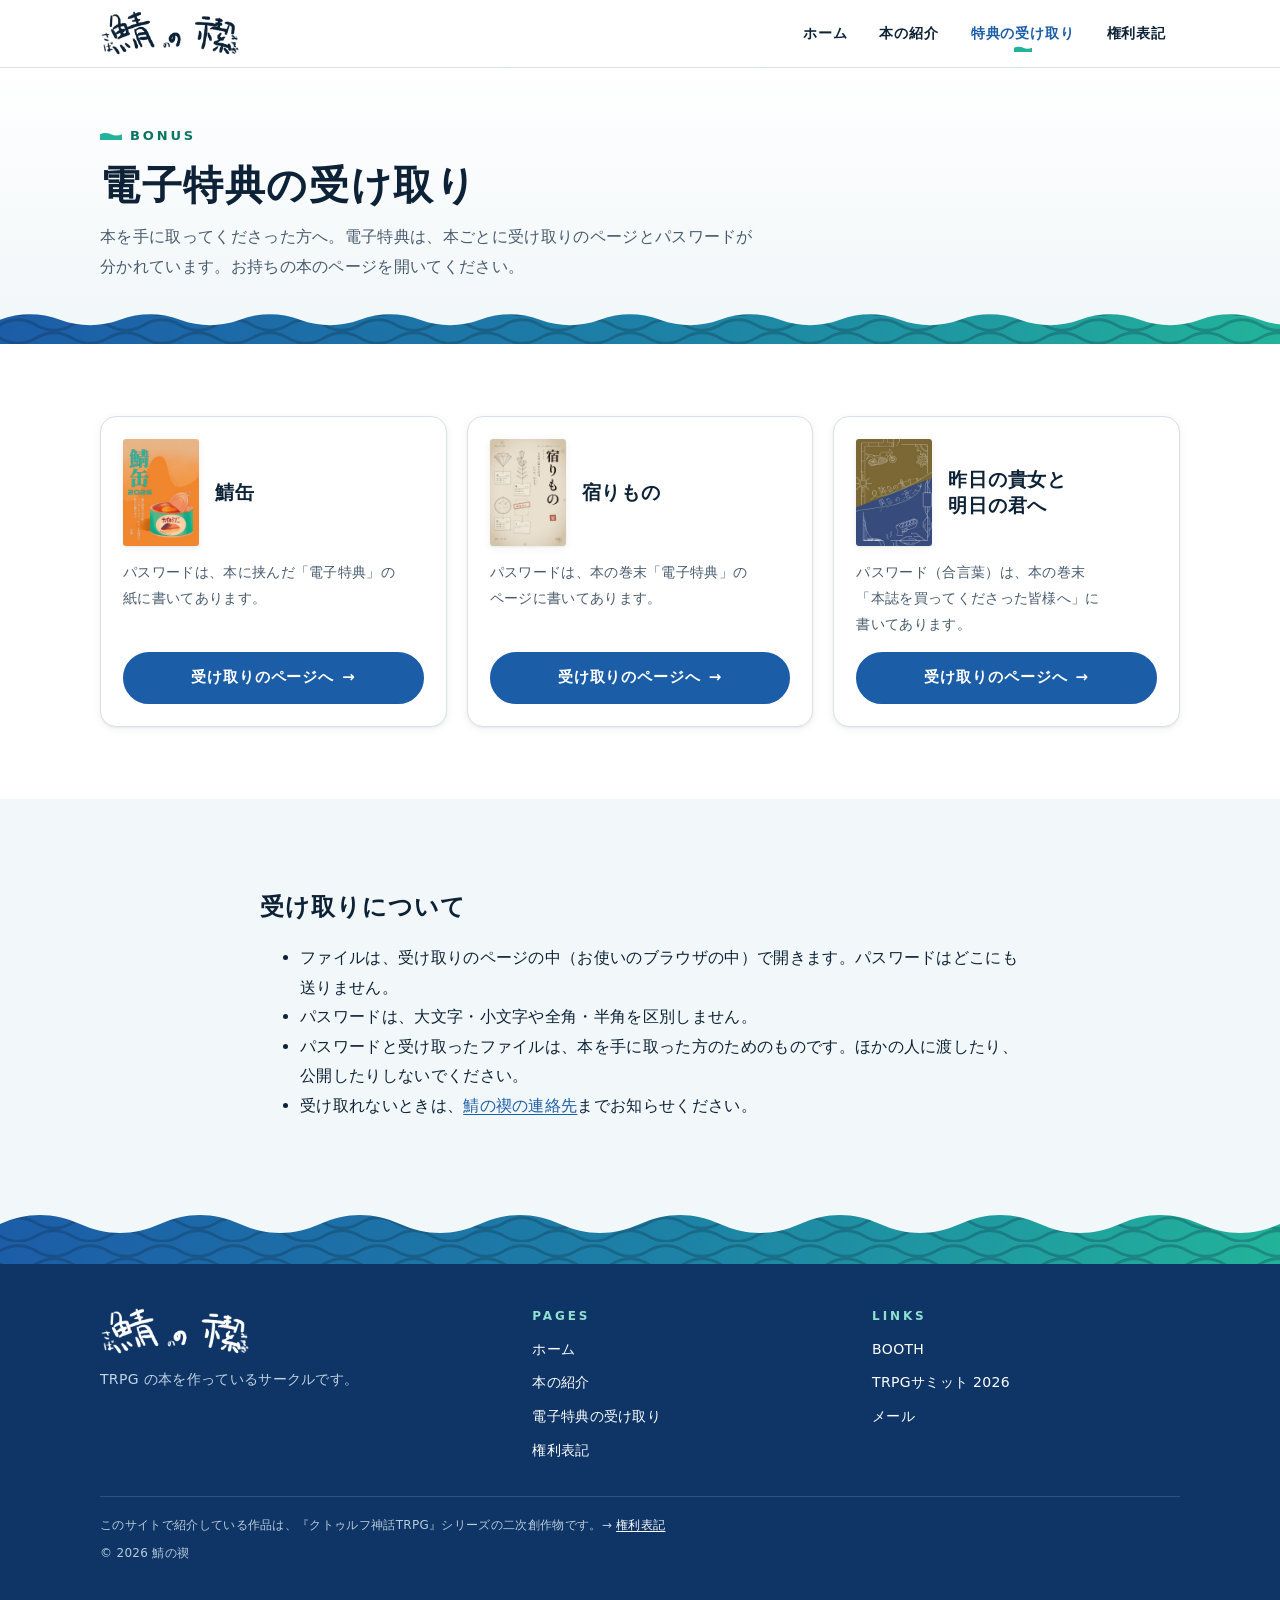
==== commit 85540e33: "Put the bonus files for all three books online Yadorimono: maps (color and mono), handout images and" ====
--- a/bonus/index.html
+++ b/bonus/index.html
@@ -14,8 +14,9 @@
 <meta property="og:image" content="https://sabanomisogi.github.io/ogp.png">
 <meta property="og:locale" content="ja_JP">
 <meta name="twitter:card" content="summary_large_image">
-<link rel="icon" href="../favicon.svg" type="image/svg+xml">
+<link rel="icon" href="../favicon.ico">
 <link rel="apple-touch-icon" href="../apple-touch-icon.png">
+<link rel="manifest" href="../manifest.webmanifest">
 <link rel="stylesheet" href="../site.v2.css">
 </head>
 <body>
@@ -66,7 +67,7 @@
             <img src="../img/cover-kinou-ashita-360.jpg" alt="" width="360" height="508">
             <h2>昨日の貴女と明日の君へ</h2>
           </div>
-          <p>パスワードは、本に挟んだ「電子特典」の紙に書いてあります。</p>
+          <p>パスワード（合言葉）は、本の巻末「本誌を買ってくださった皆様へ」に書いてあります。</p>
           <a class="btn" href="../kinou-ashita/">受け取りのページへ <span class="arrow" aria-hidden="true">→</span></a>
         </li>
       </ul>
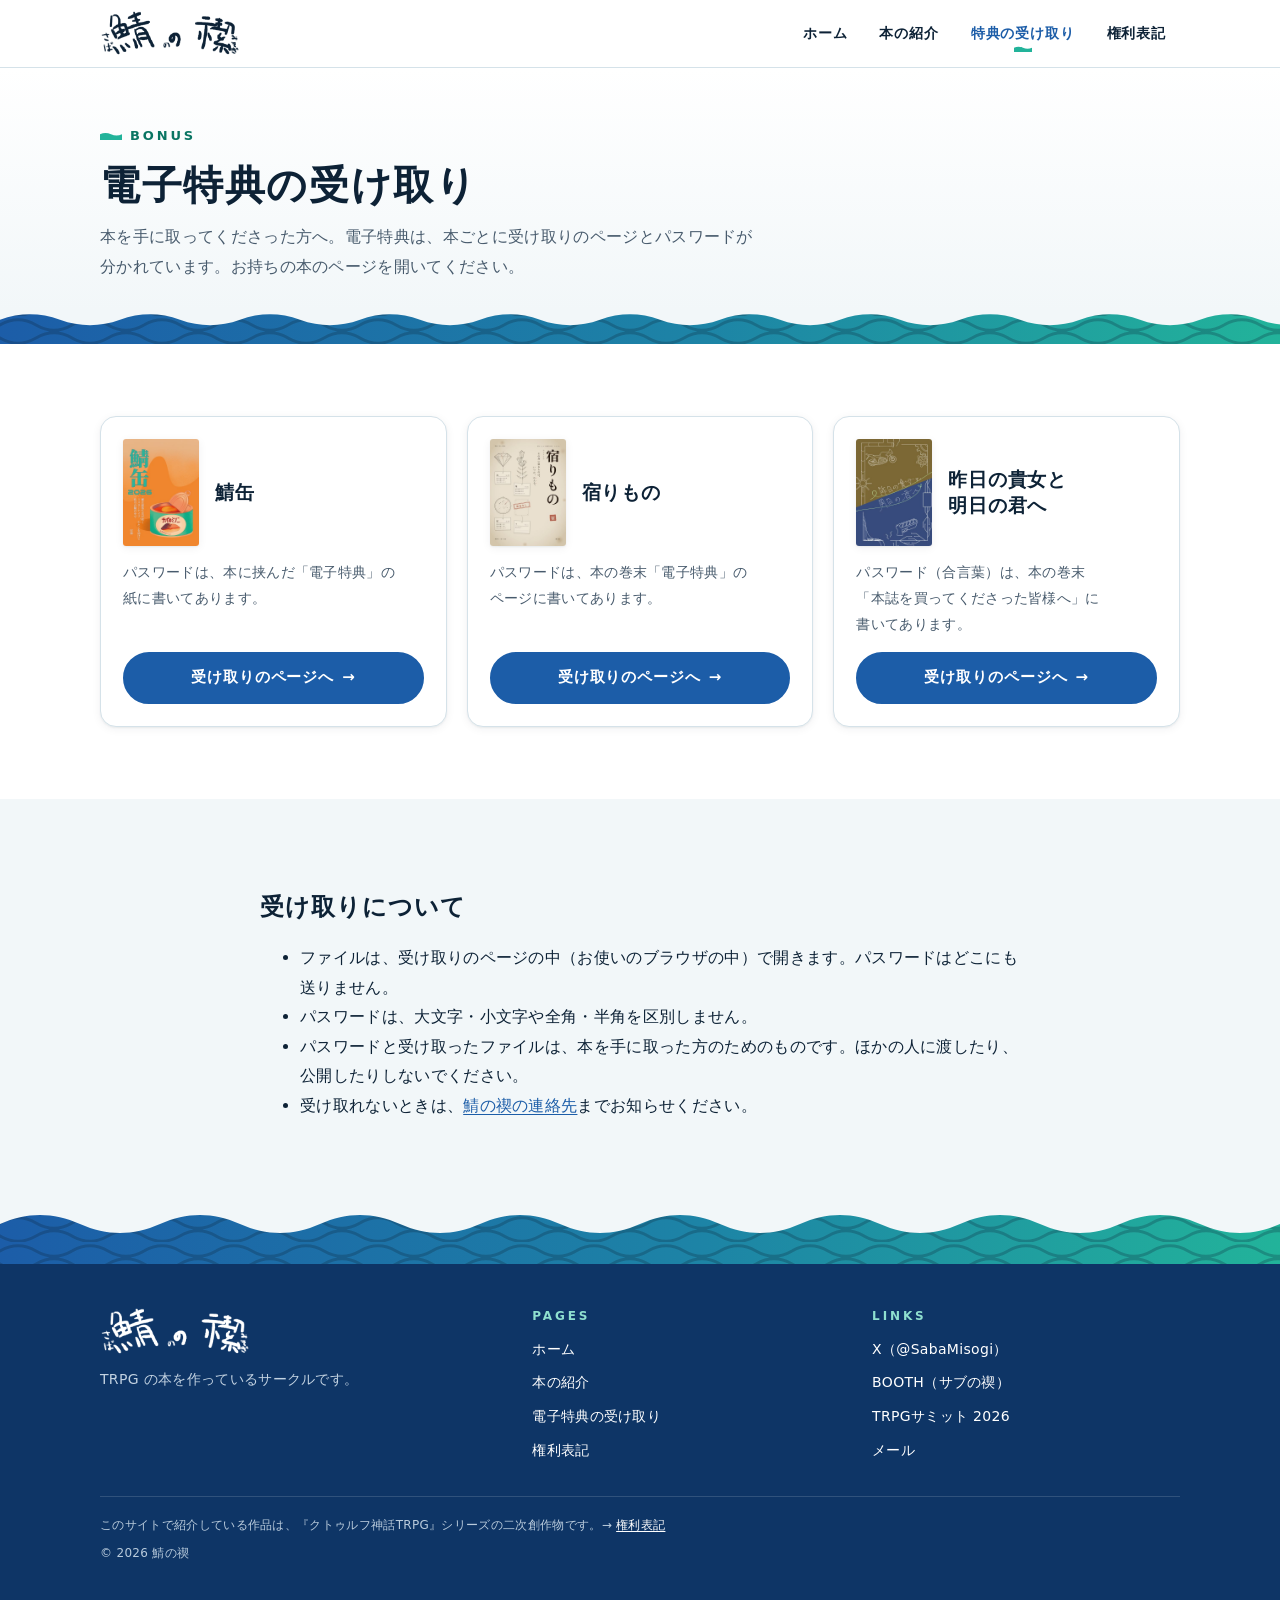
==== commit 025e386d: "Add visible X and BOOTH links Co-Authored-By: Claude Opus 5.5 <noreply@anthropic.com>" ====
--- a/bonus/index.html
+++ b/bonus/index.html
@@ -17,7 +17,7 @@
 <link rel="icon" href="../favicon.ico">
 <link rel="apple-touch-icon" href="../apple-touch-icon.png">
 <link rel="manifest" href="../manifest.webmanifest">
-<link rel="stylesheet" href="../site.v2.css">
+<link rel="stylesheet" href="../site.v3.css">
 </head>
 <body>
 <a class="skip" href="#main">本文へ</a>
@@ -106,7 +106,8 @@
     <div>
       <h2>LINKS</h2>
       <ul>
-        <li><a href="https://sabunomisogi.booth.pm/">BOOTH</a></li>
+        <li><a href="https://x.com/SabaMisogi">X（@SabaMisogi）</a></li>
+        <li><a href="https://sabunomisogi.booth.pm/">BOOTH（サブの禊）</a></li>
         <li><a href="https://trpg-summit.com/2026/">TRPGサミット 2026</a></li>
         <li><a href="mailto:57sabamiso423@gmail.com">メール</a></li>
       </ul>
--- a/site.v3.css
+++ b/site.v3.css
@@ -0,0 +1,618 @@
+/* 鯖の禊 — site styles v2.
+   White paper, the blue of a mackerel's back and the green of the 鯖缶 title lettering.
+   No web fonts and no external files: every page works on its own and sends nothing anywhere. */
+
+:root {
+  color-scheme: light;
+  --paper: #ffffff;
+  --mist: #f2f7f9;
+  --mist-2: #e2edf2;
+  --line: #d5e2e9;
+  --ink: #0d2236;
+  --ink-2: #485b6d;
+  --blue: #1c5da8;
+  --blue-hover: #164d8d;
+  --blue-deep: #0e3566;
+  --blue-soft: #e6f0fa;
+  --green: #22b39a;      /* decoration only (2.6:1 on white) */
+  --green-ink: #0a7563;  /* green text on white (5.2:1) */
+  --green-soft: #ddf3ee;
+  --error: #b42318;
+  --ad-yellow: #ffd43b;  /* joke ads only */
+  --radius: 16px;
+  --radius-s: 10px;
+  --shadow-s: 0 1px 2px rgb(13 34 54 / .06), 0 2px 10px rgb(13 34 54 / .06);
+  --shadow: 0 2px 6px rgb(13 34 54 / .06), 0 14px 34px rgb(13 34 54 / .12);
+  --font: "Hiragino Sans", "Hiragino Kaku Gothic ProN", "Yu Gothic UI", "Meiryo", "Noto Sans JP", system-ui, sans-serif;
+  --font-mincho: "Yu Mincho", "YuMincho", "Hiragino Mincho ProN", "BIZ UDPMincho", "Noto Serif JP", serif;
+  --font-num: "Bahnschrift", "DIN Alternate", "DIN Condensed", "Roboto Condensed", "Arial Narrow", system-ui, sans-serif;
+  /* Water and mackerel stripes in one tile (72px = one full wave, so it repeats seamlessly). */
+  --stripes: url("data:image/svg+xml,%3Csvg xmlns='http://www.w3.org/2000/svg' width='72' height='28' viewBox='0 0 72 28'%3E%3Cpath d='M0 9c12-7 24-7 36 0s24 7 36 0M-36 22c12-7 24-7 36 0s24 7 36 0 24-7 36 0 24 7 36 0' fill='none' stroke='%230d2236' stroke-opacity='.26' stroke-width='3' stroke-linecap='round'/%3E%3C/svg%3E");
+  /* preserveAspectRatio=none: the wave stretches to whatever mask-size it is given, so the tiles always join. */
+  --wave-edge: url("data:image/svg+xml,%3Csvg xmlns='http://www.w3.org/2000/svg' width='160' height='56' viewBox='0 0 160 56' preserveAspectRatio='none'%3E%3Cpath d='M0 16C27 4 53 4 80 16s53 12 80 0v40H0z'/%3E%3C/svg%3E");
+  --header-h: 68px;
+}
+
+*, *::before, *::after { box-sizing: border-box; }
+html { scroll-behavior: smooth; scroll-padding-top: calc(var(--header-h) + 16px); -webkit-text-size-adjust: 100%; }
+body {
+  margin: 0; background: var(--paper); color: var(--ink);
+  font-family: var(--font); font-size: 16px; line-height: 1.85; letter-spacing: .02em;
+  overflow-wrap: anywhere;
+}
+img, svg { max-width: 100%; }
+img { height: auto; }
+a { color: var(--blue); text-underline-offset: .2em; }
+a:hover { color: var(--blue-hover); }
+:focus-visible { outline: 3px solid var(--blue); outline-offset: 3px; border-radius: 4px; }
+h1, h2, h3, h4 { line-height: 1.35; font-feature-settings: "palt"; letter-spacing: .04em; text-wrap: balance; word-break: auto-phrase; }
+p { margin: 0 0 1em; }
+small { font-size: .86em; }
+/* Break short Japanese lines at phrase boundaries (Chrome/Edge); other browsers keep the default. */
+.section__lead, .page-head__lead, .hero__sub, .callout p, .book-card p, .book__lead, .bonus-card p,
+.story p, .scenario__quote, .ho-list li, .panel p { word-break: auto-phrase; text-wrap: pretty; }
+.nowrap { white-space: nowrap; }
+
+.wrap { width: min(100% - 40px, 1080px); margin-inline: auto; }
+.wrap--narrow { width: min(100% - 40px, 760px); }
+.sr-only { position: absolute; width: 1px; height: 1px; overflow: hidden; clip: rect(0 0 0 0); white-space: nowrap; }
+.skip { position: absolute; left: 12px; top: -60px; z-index: 60; padding: 8px 14px; border-radius: 8px; background: var(--ink); color: #fff; }
+.skip:focus { top: 10px; color: #fff; }
+
+.eyebrow {
+  display: inline-flex; align-items: center; gap: 8px; margin: 0 0 10px;
+  font-family: var(--font-num); font-size: 13px; font-weight: 700; letter-spacing: .22em; color: var(--green-ink);
+}
+.eyebrow::before { content: ""; width: 22px; height: 8px; background: var(--wave-dot, var(--green)); -webkit-mask: var(--wave-edge) 0 0 / 22px 8px; mask: var(--wave-edge) 0 0 / 22px 8px; }
+
+/* ---------- buttons, tags ---------- */
+.btn {
+  display: inline-flex; align-items: center; justify-content: center; gap: 8px;
+  min-height: 48px; padding: 10px 24px; border: 2px solid var(--blue); border-radius: 999px;
+  background: var(--blue); color: #fff; font: inherit; font-size: 15px; font-weight: 700; letter-spacing: .06em;
+  text-decoration: none; cursor: pointer; white-space: nowrap; transition: background .15s, border-color .15s, transform .15s;
+}
+.btn:hover { background: var(--blue-hover); border-color: var(--blue-hover); color: #fff; }
+.btn:active { transform: translateY(1px); }
+.btn:disabled { opacity: .55; cursor: wait; }
+.btn--ghost { background: var(--paper); color: var(--blue); }
+.btn--ghost:hover { background: var(--blue-soft); color: var(--blue-hover); }
+.btn--small { min-height: 40px; padding: 6px 18px; font-size: 14px; }
+.btn .arrow { transition: transform .15s; }
+.btn:hover .arrow { transform: translateX(3px); }
+
+.tags { display: flex; flex-wrap: wrap; gap: 6px; margin: 0 0 10px; padding: 0; list-style: none; }
+.tag {
+  display: inline-block; padding: 5px 11px; border-radius: 999px; background: var(--mist); color: var(--ink-2);
+  font-size: 12px; font-weight: 700; line-height: 1.3; letter-spacing: .06em;
+}
+.tag--new { background: var(--green-soft); color: var(--green-ink); }
+.tag--old { background: var(--blue-soft); color: var(--blue-deep); }
+.tag--line { background: transparent; box-shadow: inset 0 0 0 1px var(--line); }
+
+/* ---------- header ---------- */
+.site-header {
+  position: sticky; top: 0; z-index: 40; height: var(--header-h);
+  background: rgb(255 255 255 / .92); -webkit-backdrop-filter: saturate(1.4) blur(10px); backdrop-filter: saturate(1.4) blur(10px);
+  border-bottom: 1px solid var(--line);
+}
+.site-header__in { display: flex; align-items: center; justify-content: space-between; gap: 16px; height: 100%; }
+.brand { display: inline-flex; align-items: center; flex: none; }
+.brand img { display: block; width: 140px; }
+.gnav { display: flex; gap: 4px; }
+.gnav a {
+  position: relative; padding: 8px 14px; border-radius: 999px; color: var(--ink); text-decoration: none;
+  font-size: 14px; font-weight: 700; letter-spacing: .06em; white-space: nowrap;
+}
+.gnav a:hover { background: var(--mist); color: var(--ink); }
+.gnav a[aria-current] { color: var(--blue); }
+.gnav a[aria-current]::after {
+  content: ""; position: absolute; left: 50%; bottom: 2px; width: 18px; height: 6px; translate: -50% 0; background: var(--green);
+  -webkit-mask: var(--wave-edge) 0 0 / 18px 6px; mask: var(--wave-edge) 0 0 / 18px 6px;
+}
+
+/* ---------- the mackerel band ---------- */
+.saba-band {
+  height: 56px; margin-top: -1px;
+  background: var(--stripes) 0 6px / 72px 28px repeat, linear-gradient(90deg, var(--blue) 0%, #1d84a6 55%, var(--green) 100%);
+  -webkit-mask: var(--wave-edge) 0 0 / 160px 56px repeat-x; mask: var(--wave-edge) 0 0 / 160px 56px repeat-x;
+  animation: band-drift 40s linear infinite;
+}
+.saba-band--thin { height: 34px; -webkit-mask-size: 120px 34px; mask-size: 120px 34px; }
+@keyframes band-drift { to { background-position: 720px 6px, 0 0; } }
+
+/* ---------- hero ---------- */
+.hero { position: relative; overflow: hidden; background: linear-gradient(180deg, #fff 0%, #fff 55%, var(--mist) 100%); }
+.hero__in { display: grid; grid-template-columns: minmax(0, 1fr) minmax(0, 1.05fr); align-items: center; gap: 32px; padding-block: 56px 36px; }
+.hero__text { position: relative; z-index: 2; }
+.hero__logo { margin: 0 0 8px; }
+.hero__logo img { display: block; width: 236px; }
+.hero__lead { margin: 0 0 4px; font-size: 18px; font-weight: 700; }
+.hero__sub { margin: 0; color: var(--ink-2); font-size: 15px; }
+.hero__actions { display: flex; flex-wrap: wrap; gap: 12px; margin-top: 26px; }
+
+.ticket {
+  display: grid; grid-template-columns: auto minmax(0, 1fr); margin-top: 24px; max-width: 470px;
+  background: var(--paper); border: 1px solid var(--line); border-radius: var(--radius); box-shadow: var(--shadow-s);
+  color: inherit; text-decoration: none; overflow: hidden; transition: box-shadow .2s, transform .2s;
+}
+.ticket:hover { color: inherit; box-shadow: var(--shadow); transform: translateY(-2px); }
+.ticket__date {
+  display: grid; place-content: center; gap: 2px; padding: 14px 20px; text-align: center;
+  background: var(--stripes) 0 0 / 72px 28px, linear-gradient(160deg, var(--blue), var(--blue-deep)); color: #fff;
+  font-family: var(--font-num);
+}
+.ticket__date b { font-size: 34px; line-height: 1; letter-spacing: .02em; }
+.ticket__date span { font-size: 12px; letter-spacing: .3em; }
+.ticket__body { position: relative; display: block; padding: 14px 18px 14px 20px; border-left: 2px dashed var(--line); }
+.ticket__label, .ticket__name, .ticket__meta { display: block; }
+.ticket__label { margin: 0; font-family: var(--font-num); font-size: 11px; font-weight: 700; letter-spacing: .24em; color: var(--green-ink); }
+.ticket__name { margin: 0; font-size: 18px; font-weight: 800; line-height: 1.4; }
+.ticket__meta { margin: 2px 0 0; font-size: 13px; color: var(--ink-2); line-height: 1.6; }
+.ticket__space {
+  display: inline-flex; align-items: baseline; gap: 6px; margin-top: 8px; padding: 3px 12px; border-radius: 999px;
+  background: var(--green-soft); color: var(--green-ink); font-size: 13px; font-weight: 700;
+}
+.ticket__space b { font-family: var(--font-num); font-size: 20px; letter-spacing: .04em; }
+
+.hero__books { position: relative; height: 430px; }
+.hero__books::before {
+  content: ""; position: absolute; left: 50%; top: 50%; width: min(500px, 118%); aspect-ratio: 1; translate: -50% -50%; border-radius: 50%;
+  background: radial-gradient(circle closest-side,
+    #fff 0 50%, var(--mist-2) 50% 51.5%, #fff 51.5% 63%, var(--mist-2) 63% 64.5%,
+    var(--mist) 64.5% 88%, var(--line) 88% 90%, var(--mist-2) 90% 100%);
+}
+.hero__cover {
+  position: absolute; left: 50%; top: 50%; width: 196px; aspect-ratio: 182 / 257; translate: -50% -50%;
+  border-radius: 3px; box-shadow: var(--shadow); transition: transform .35s cubic-bezier(.2, .7, .2, 1);
+}
+.hero__cover--l { transform: translateX(-66%) rotate(-9deg); z-index: 1; }
+.hero__cover--c { transform: translateY(-5%); z-index: 3; }
+.hero__cover--r { transform: translateX(66%) rotate(9deg); z-index: 2; }
+.hero__books:hover .hero__cover--l { transform: translateX(-74%) rotate(-12deg); }
+.hero__books:hover .hero__cover--c { transform: translateY(-9%); }
+.hero__books:hover .hero__cover--r { transform: translateX(74%) rotate(12deg); }
+
+/* ---------- sections ---------- */
+.section { padding-block: 72px; }
+.section--mist { background: var(--mist); }
+.section--tight { padding-block: 40px; }
+.section__head { margin-bottom: 32px; }
+.section__head h2 { margin: 0; font-size: clamp(24px, 3.4vw, 32px); }
+.section__lead { margin: 8px 0 0; color: var(--ink-2); }
+
+/* book cards (home) */
+.book-grid { display: grid; grid-template-columns: repeat(3, minmax(0, 1fr)); gap: 24px; margin: 0; padding: 0; list-style: none; }
+.book-card > a {
+  display: flex; flex-direction: column; height: 100%; border: 1px solid var(--line); border-radius: var(--radius);
+  background: var(--paper); color: inherit; text-decoration: none; overflow: hidden; transition: box-shadow .2s, transform .2s, border-color .2s;
+}
+.book-card > a:hover { color: inherit; border-color: #c3d4de; box-shadow: var(--shadow); transform: translateY(-3px); }
+.book-card__cover {
+  display: flex; align-items: flex-end; justify-content: center; margin: 0; padding: 28px 24px 0; aspect-ratio: 1 / .92;
+  background: var(--stripes) 0 100% / 72px 28px repeat-x, linear-gradient(180deg, var(--mist), var(--mist-2));
+}
+.book-card__cover img {
+  width: 58%; border-radius: 3px 3px 0 0; box-shadow: 0 -2px 18px rgb(13 34 54 / .16);
+  transform-origin: 50% 100%; transition: transform .3s cubic-bezier(.2, .7, .2, 1);
+}
+.book-card > a:hover .book-card__cover img { transform: translateY(-8px) rotate(-1.5deg); }
+.book-card__body { display: flex; flex-direction: column; flex: 1; padding: 20px 22px 22px; }
+.book-card h3 { margin: 0 0 6px; font-size: 21px; }
+.book-card p { margin: 0; color: var(--ink-2); font-size: 14px; line-height: 1.7; }
+.book-card__more { margin-top: auto !important; padding-top: 14px; color: var(--blue) !important; font-weight: 700; }
+
+/* bonus teaser and about (home) */
+.callout {
+  display: grid; grid-template-columns: auto minmax(0, 1fr) auto; align-items: center; gap: 24px; padding: 28px 32px;
+  border-radius: calc(var(--radius) + 4px); background: var(--paper); border: 1px solid var(--line); box-shadow: var(--shadow-s);
+}
+.callout__icon { width: 76px; }
+.callout h2 { margin: 0 0 4px; font-size: 22px; }
+.callout p { margin: 0; color: var(--ink-2); }
+
+.about { display: grid; grid-template-columns: minmax(0, 1fr) minmax(0, 1fr); gap: 40px; align-items: start; }
+.about h2 { margin: 0 0 12px; font-size: clamp(24px, 3.4vw, 32px); }
+.link-list { margin: 0; padding: 0; list-style: none; border-top: 1px solid var(--line); }
+.link-list li { border-bottom: 1px solid var(--line); }
+.link-list a, .link-list .row { display: grid; grid-template-columns: 7.5em minmax(0, 1fr); gap: 12px; padding: 14px 4px; text-decoration: none; color: inherit; }
+.link-list a:hover { background: var(--mist); color: inherit; }
+.link-list .k { color: var(--ink-2); font-size: 13px; font-weight: 700; }
+.link-list .v { color: var(--blue); font-weight: 700; }
+
+/* ---------- joke ads ---------- */
+.ad-zone { margin: 0; }
+.ad-zone__label {
+  display: flex; align-items: center; gap: 12px; margin: 0 0 10px; color: #6b7c8a; font-size: 12px; letter-spacing: .12em;
+}
+.ad-zone__label::before, .ad-zone__label::after { content: ""; flex: 1; height: 1px; background: var(--line); }
+.ad {
+  position: relative; display: block; isolation: isolate; overflow: hidden; border: 1px solid #cfdae1; border-radius: 6px;
+  color: inherit; text-decoration: none; -webkit-tap-highlight-color: transparent;
+}
+.ad:hover { color: inherit; }
+.ad__label {
+  position: absolute; top: 6px; left: 6px; z-index: 5; padding: 2px 5px; border: 1px solid #c4cfd7; border-radius: 3px;
+  background: rgb(255 255 255 / .92); color: #5b6b78; font-size: 10px; line-height: 1.2; letter-spacing: .06em;
+}
+.ad__cta {
+  display: inline-flex; align-items: center; gap: 4px; padding: 9px 16px; border-radius: 999px; background: #fff; color: var(--blue-deep);
+  font-size: 14px; font-weight: 800; white-space: nowrap; box-shadow: 0 3px 0 rgb(0 0 0 / .2); transition: transform .15s;
+}
+.ad:hover .ad__cta { transform: translateY(-1px) scale(1.03); }
+.ad__toast {
+  position: absolute; left: 50%; bottom: 12px; z-index: 6; translate: -50% 6px; padding: 6px 12px; border-radius: 8px;
+  background: var(--ink); color: #fff; font-size: 12px; white-space: nowrap; opacity: 0; pointer-events: none; transition: opacity .2s, translate .2s;
+}
+
+/* 鯖缶: a loud banner, on purpose */
+.ad--sabakan {
+  display: grid; grid-template-columns: auto minmax(0, 1fr) auto; align-items: center; gap: 22px; min-height: 140px; padding: 18px 30px 18px 26px;
+  border: 0; color: #fff;
+  background: var(--stripes) 0 0 / 72px 28px, linear-gradient(110deg, var(--blue-deep) 0%, var(--blue) 58%, #1d84a6 100%);
+}
+.ad--sabakan::after {
+  content: ""; position: absolute; inset: 0; z-index: -1; translate: -120% 0;
+  background: linear-gradient(100deg, transparent 30%, rgb(255 255 255 / .22) 45%, transparent 60%);
+}
+.ad--sabakan:hover { color: #fff; }
+.ad--sabakan:hover::after { translate: 120% 0; transition: translate .9s ease; }
+.sabakan-ad__can { width: 92px; filter: drop-shadow(0 6px 10px rgb(0 0 0 / .25)); }
+.sabakan-ad__catch {
+  display: block; font-size: clamp(28px, 4.4vw, 46px); font-weight: 900; line-height: 1.12; letter-spacing: .03em;
+  font-feature-settings: "palt"; transform: skewX(-8deg); text-shadow: 3px 3px 0 var(--blue-deep), 0 0 18px rgb(34 179 154 / .55);
+}
+.sabakan-ad__catch em { font-style: normal; color: var(--ad-yellow); }
+.sabakan-ad__sub { display: block; margin-top: 8px; font-size: 14px; font-weight: 700; letter-spacing: .08em; opacity: .95; }
+.sabakan-ad__burst {
+  position: absolute; top: 10px; right: 168px; display: grid; place-items: center; width: 66px; height: 66px;
+  background: var(--ad-yellow); color: var(--ink); font-size: 15px; font-weight: 900; letter-spacing: .04em; rotate: 14deg;
+  clip-path: polygon(50% 0%, 60.1% 12.3%, 75% 6.7%, 77.6% 22.4%, 93.3% 25%, 87.7% 39.9%, 100% 50%, 87.7% 60.1%, 93.3% 75%, 77.6% 77.6%, 75% 93.3%, 60.1% 87.7%, 50% 100%, 39.9% 87.7%, 25% 93.3%, 22.4% 77.6%, 6.7% 75%, 12.3% 60.1%, 0% 50%, 12.3% 39.9%, 6.7% 25%, 22.4% 22.4%, 25% 6.7%, 39.9% 12.3%);
+  animation: burst-pulse 1.6s ease-in-out infinite;
+}
+@keyframes burst-pulse { 50% { scale: 1.08; } }
+.sabakan-ad__note { position: absolute; right: 12px; bottom: 6px; font-size: 10px; opacity: .85; letter-spacing: .04em; }
+
+/* 鯖・の・禊: three medium rectangles (300×250) in the order of the name */
+.ad-row { display: grid; grid-template-columns: repeat(3, minmax(0, 1fr)); gap: 20px; }
+.ad-row .ad { aspect-ratio: 6 / 5; }
+
+.ad--apology { display: grid; place-items: center; padding: 22px; background: #fff; cursor: default; user-select: none; }
+.apology {
+  writing-mode: vertical-rl; height: 100%; max-height: 210px; margin: 0; padding: 16px 18px;
+  border: 5px double #1b1b1b; color: #1b1b1b; background: #fffdf8; font-family: var(--font-mincho); line-height: 1.6;
+  transform-origin: 50% 100%;
+}
+.apology p { margin: 0; }
+.apology p + p { margin-block-start: 12px; }
+.apology__title { font-size: 20px; font-weight: 700; letter-spacing: .4em; }
+.apology__body { font-size: 27px; font-weight: 700; letter-spacing: .14em; }
+.apology__date { font-size: 11px; text-align: end; letter-spacing: .1em; }
+.apology__by { font-size: 24px; font-weight: 800; text-align: end; }
+.ad--apology.is-bowing .apology { animation: bow 1.5s ease; }
+.ad--apology.is-bowing .ad__toast { opacity: 1; translate: -50% 0; }
+@keyframes bow { 20%, 70% { transform: perspective(600px) rotateX(32deg) translateY(4px); } }
+
+.ad--no { display: grid; place-items: center; background: radial-gradient(circle at 50% 46%, #fff 0 38%, var(--mist) 72%); }
+.no-glyph {
+  display: block; color: var(--green-ink); font-size: clamp(112px, 13vw, 150px); font-weight: 800; line-height: 1;
+  transition: transform 1.4s cubic-bezier(.2, .7, .2, 1);
+}
+.ad--no:hover .no-glyph { transform: rotate(-360deg); }
+.ad--no.is-spinning .no-glyph { animation: no-spin .7s cubic-bezier(.6, 0, .4, 1) forwards; }
+@keyframes no-spin { to { transform: rotate(-1080deg) scale(.5); opacity: 0; } }
+.ad__sponsor { position: absolute; right: 12px; bottom: 8px; color: var(--ink-2); font-size: 11px; letter-spacing: .08em; }
+
+.ad--misogi {
+  display: flex; flex-direction: column; align-items: center; justify-content: center; gap: 12px; padding: 22px 18px 18px;
+  background: linear-gradient(180deg, #f7fbff, #e2f0fa); text-align: center;
+}
+.misogi__falls {
+  position: absolute; inset: 0; z-index: -1;
+  background:
+    linear-gradient(180deg, transparent 0 38%, rgb(255 255 255 / .95) 50%, transparent 62% 100%) 0 0 / 100% 200%,
+    repeating-linear-gradient(90deg, transparent 0 13px, rgb(28 93 168 / .14) 13px 14px, transparent 14px 25px, rgb(34 179 154 / .18) 25px 26px);
+  animation: falls 2.8s linear infinite;
+}
+@keyframes falls { from { background-position: 0 -100%, 0 0; } to { background-position: 0 100%, 0 0; } }
+.misogi__shide { width: 92px; height: 30px; }
+.misogi__copy { color: var(--blue-deep); font-size: clamp(20px, 2.3vw, 25px); font-weight: 800; line-height: 1.4; font-feature-settings: "palt"; }
+.misogi__copy small { display: block; color: var(--ink-2); font-size: 15px; font-weight: 700; }
+.misogi__foot { display: flex; align-items: center; gap: 12px; }
+.misogi__seal {
+  display: grid; place-items: center; width: 36px; height: 36px; border: 2px solid var(--green-ink); border-radius: 7px;
+  color: var(--green-ink); font-family: var(--font-mincho); font-size: 20px; font-weight: 800; rotate: -7deg; background: #fff;
+}
+.ad--misogi .ad__cta { background: var(--blue); color: #fff; box-shadow: 0 3px 0 var(--blue-deep); }
+
+/* ---------- footer ---------- */
+.site-footer { background: var(--blue-deep); color: #dce7f1; }
+/* The band is masked, so its wrapper paints the colour of the section above the wave. */
+.footer-band { background: var(--paper); }
+.footer-band--mist { background: var(--mist); }
+.footer__in { display: grid; grid-template-columns: 1.3fr 1fr 1fr; gap: 32px; padding-block: 44px 28px; }
+.footer__brand img { display: block; width: 150px; filter: brightness(0) invert(1); }
+.footer__brand p { margin: 12px 0 0; font-size: 14px; color: #c3d3e2; }
+.site-footer h2 { margin: 0 0 10px; font-family: var(--font-num); font-size: 12px; letter-spacing: .24em; color: #8fe0cf; }
+.site-footer ul { margin: 0; padding: 0; list-style: none; }
+.site-footer li { margin: 4px 0; }
+.site-footer a { color: #fff; text-decoration: none; font-size: 14px; }
+.site-footer a:hover { color: #fff; text-decoration: underline; }
+.footer__rights { padding-block: 18px 34px; border-top: 1px solid rgb(255 255 255 / .14); color: #b9cbdc; font-size: 12px; line-height: 1.8; }
+.footer__rights p { margin: 0 0 6px; }
+.footer__rights a { font-size: 12px; text-decoration: underline; }
+.credit { white-space: pre-line; }
+
+/* ---------- sub pages ---------- */
+.page-head { padding-block: 52px 30px; background: linear-gradient(180deg, #fff, var(--mist)); }
+.page-head h1 { margin: 0; font-size: clamp(28px, 4.2vw, 40px); }
+.page-head__lead { margin: 10px 0 0; max-width: 46em; color: var(--ink-2); }
+.band-wrap { background: var(--mist); }
+.toc { display: flex; flex-wrap: wrap; gap: 8px; margin: 22px 0 0; padding: 0; list-style: none; }
+.toc a {
+  display: inline-flex; align-items: center; gap: 8px; padding: 6px 14px 6px 6px; border-radius: 999px; background: var(--paper);
+  border: 1px solid var(--line); color: var(--ink); font-size: 14px; font-weight: 700; text-decoration: none;
+}
+.toc a:hover { border-color: var(--blue); color: var(--blue); }
+.toc img { width: 22px; border-radius: 2px; }
+
+/* books page */
+.book { padding-block: 72px; }
+.book--mist { background: var(--mist); }
+.book__in { display: grid; grid-template-columns: minmax(0, 330px) minmax(0, 1fr); gap: 56px; align-items: start; }
+.book__cover { position: sticky; top: calc(var(--header-h) + 28px); margin: 0; }
+.book__cover img { display: block; width: 100%; border-radius: 4px; box-shadow: var(--shadow); }
+.book__cover figcaption { margin-top: 10px; color: var(--ink-2); font-size: 12px; text-align: center; }
+.book__title { margin: 0; font-size: clamp(30px, 4.4vw, 44px); }
+.book__title rt { font-size: 12px; letter-spacing: .3em; color: var(--ink-2); }
+.book__lead { margin: 14px 0 0; font-size: 17px; }
+.book h3 { margin: 36px 0 12px; font-size: 18px; display: flex; align-items: center; gap: 10px; }
+.book h3::before { content: ""; width: 6px; height: 1.1em; border-radius: 3px; background: var(--green); }
+.book__actions { display: flex; flex-wrap: wrap; gap: 12px; margin-top: 30px; }
+
+.catch {
+  margin: 18px 0 0; font-family: var(--font-mincho); font-size: clamp(20px, 2.6vw, 26px); font-weight: 600; line-height: 1.7; letter-spacing: .12em;
+}
+.bouten { text-emphasis: sesame #b83a2e; -webkit-text-emphasis: sesame #b83a2e; text-emphasis-position: over right; }
+.story { margin: 16px 0 0; padding: 18px 22px; border-left: 4px solid var(--green); background: var(--paper); border-radius: 0 var(--radius-s) var(--radius-s) 0; }
+.book--mist .story { background: var(--paper); }
+.story p:last-child { margin-bottom: 0; }
+.story--mincho { font-family: var(--font-mincho); font-size: 16px; line-height: 2; }
+
+.spec { display: grid; grid-template-columns: 8.5em minmax(0, 1fr); margin: 0; border-top: 1px solid var(--line); }
+.spec dt, .spec dd { margin: 0; padding: 11px 0; border-bottom: 1px solid var(--line); }
+.spec dt { padding-right: 12px; color: var(--ink-2); font-size: 14px; font-weight: 700; }
+.spec dd small { color: var(--ink-2); }
+.spec--compact { grid-template-columns: 7em minmax(0, 1fr); font-size: 14px; }
+.spec--compact dt, .spec--compact dd { padding: 7px 0; }
+.spec--compact dt { font-size: 13px; }
+
+.scenarios { display: grid; gap: 16px; }
+.scenario { padding: 22px 24px; border: 1px solid var(--line); border-radius: var(--radius); background: var(--mist); }
+.scenario__head { display: flex; flex-wrap: wrap; align-items: baseline; justify-content: space-between; gap: 4px 12px; margin-bottom: 8px; }
+.scenario h4 { margin: 0; font-size: 19px; }
+.scenario__by { margin: 0; color: var(--ink-2); font-size: 14px; font-weight: 700; }
+.scenario__quote { margin: 0 0 12px; font-family: var(--font-mincho); font-size: 15px; line-height: 1.95; }
+.scenario .tags { margin-bottom: 12px; }
+
+.ho-list { display: grid; grid-template-columns: repeat(2, minmax(0, 1fr)); gap: 10px; margin: 0; padding: 0; list-style: none; }
+.ho-list li { padding: 12px 14px; border: 1px solid var(--line); border-radius: var(--radius-s); background: var(--paper); font-size: 14px; line-height: 1.7; }
+.ho-list b { display: block; font-family: var(--font-num); font-size: 18px; color: var(--blue-deep); letter-spacing: .04em; }
+.note { color: var(--ink-2); font-size: 13px; }
+
+.credit-box {
+  margin: 0; padding: 18px 22px; border: 1px solid var(--line); border-radius: var(--radius-s); background: var(--paper);
+  color: var(--ink-2); font-size: 13px; line-height: 1.9; white-space: pre-line;
+}
+
+/* bonus hub */
+.bonus-grid { display: grid; grid-template-columns: repeat(3, minmax(0, 1fr)); gap: 20px; margin: 0; padding: 0; list-style: none; }
+.bonus-card {
+  display: grid; grid-template-rows: auto 1fr auto; gap: 14px; padding: 22px; border: 1px solid var(--line); border-radius: var(--radius);
+  background: var(--paper); box-shadow: var(--shadow-s);
+}
+.bonus-card__top { display: grid; grid-template-columns: 76px minmax(0, 1fr); gap: 16px; align-items: center; }
+.bonus-card__top img { width: 76px; border-radius: 3px; box-shadow: var(--shadow-s); }
+.bonus-card h2 { margin: 0; font-size: 19px; }
+.bonus-card p { margin: 0; color: var(--ink-2); font-size: 14px; }
+.bonus-card .btn { width: 100%; }
+
+/* bonus pages */
+.bonus-head { display: grid; grid-template-columns: auto minmax(0, 1fr); gap: 28px; align-items: center; }
+.bonus-head__cover { width: 116px; border-radius: 3px; box-shadow: var(--shadow); rotate: -3deg; }
+.bonus-head h1 span { display: block; margin-top: 4px; font-size: .58em; color: var(--ink-2); letter-spacing: .08em; }
+.stack > * + * { margin-top: 28px; }
+.panel { padding: 30px 32px; border: 1px solid var(--line); border-radius: calc(var(--radius) + 4px); background: var(--paper); box-shadow: var(--shadow-s); }
+.panel h2 { margin: 0 0 10px; font-size: 21px; }
+.panel--key { border-top: 5px solid var(--green); }
+.unlock { display: flex; flex-wrap: wrap; gap: 10px; margin: 18px 0 10px; }
+.unlock input {
+  flex: 1 1 240px; min-width: 0; min-height: 52px; padding: 10px 16px; border: 2px solid var(--line); border-radius: 12px;
+  background: #fff; color: var(--ink); font: inherit; font-family: var(--font-num), var(--font); font-size: 20px; letter-spacing: .12em;
+  transition: border-color .15s, box-shadow .15s;
+}
+.unlock input::placeholder { color: #9aa8b3; font-family: var(--font); font-size: 16px; letter-spacing: .04em; }
+.unlock input:focus { outline: none; border-color: var(--blue); box-shadow: 0 0 0 4px var(--blue-soft); }
+.unlock .btn { min-height: 52px; min-width: 120px; }
+.status { display: flex; align-items: center; gap: 10px; min-height: 40px; margin: 0; font-size: 14px; }
+.status.error { color: var(--error); font-weight: 700; }
+.status__spin { display: none; flex: none; width: 40px; height: 40px; }
+.status.busy .status__spin { display: block; }
+.files { margin: 14px 0 0; padding: 0; list-style: none; }
+.files li {
+  display: flex; align-items: center; justify-content: space-between; gap: 14px; margin-bottom: 10px; padding: 12px 16px;
+  border: 1px solid var(--line); border-radius: 12px; background: var(--mist);
+}
+.files li div { min-width: 0; }
+.files strong { display: block; font-weight: 700; }
+.files .meta { color: var(--ink-2); font-size: 13px; }
+.files .btn { min-height: 40px; padding: 6px 18px; }
+ol.steps { margin: 12px 0; padding: 0; list-style: none; counter-reset: step; }
+ol.steps li { position: relative; margin: 10px 0; padding-left: 40px; counter-increment: step; }
+ol.steps li::before {
+  content: counter(step); position: absolute; left: 0; top: .15em; display: grid; place-items: center; width: 27px; height: 27px; border-radius: 50%;
+  background: var(--green-soft); color: var(--green-ink); font-family: var(--font-num); font-size: 14px; font-weight: 800;
+}
+.muted { color: var(--ink-2); font-size: 14px; }
+
+/* rights page */
+.rule-table { width: 100%; border-collapse: collapse; font-size: 15px; }
+.rule-table th, .rule-table td { padding: 12px 10px; border-bottom: 1px solid var(--line); text-align: left; vertical-align: top; }
+.rule-table th { color: var(--ink-2); font-size: 13px; white-space: nowrap; }
+
+/* 404 */
+.notfound { display: grid; justify-items: center; gap: 8px; padding-block: 72px 88px; text-align: center; }
+.notfound .opener { width: 170px; height: 170px; }
+.notfound h1 { margin: 12px 0 0; font-size: clamp(24px, 4vw, 34px); }
+
+/* ---------- the can opener ---------- */
+.opener { display: block; overflow: visible; }
+.opener__rim { fill: #cfdbe2; stroke: var(--ink); stroke-width: 3; }
+.opener__inside { fill: #e9d3a7; }
+.opener__inside--empty { fill: #dfe7ec; }
+.opener__lid-face { fill: #f1f5f8; stroke: #93a8b6; stroke-width: 1.5; }
+.opener__ring { fill: none; stroke: #b7c7d1; stroke-width: 1.5; }
+.opener__tab { fill: #dde6ec; stroke: #8ea3b1; stroke-width: 1.5; }
+.opener__cut { fill: none; stroke: var(--blue); stroke-width: 4; stroke-linecap: round; stroke-dasharray: 264; stroke-dashoffset: 264; }
+.opener__blade { fill: var(--ink); }
+.opener__handle { fill: var(--green); stroke: var(--ink); stroke-width: 2.5; }
+.opener__pivot { fill: #fff; stroke: var(--ink); stroke-width: 2; }
+.opener__fish-body { fill: var(--blue); }
+.opener__fish-belly { fill: #d9e7ee; }
+.opener__fish-stripe { fill: none; stroke: var(--ink); stroke-width: 2.2; stroke-linecap: round; opacity: .7; }
+.opener__tool { transform-origin: 70px 70px; }
+.opener__lever { transform-origin: 70px 29px; }
+.opener__lid { transform-origin: 70px 70px; }
+
+.opener--loop .opener__tool { animation: opener-turn 1.6s linear infinite; }
+.opener--loop .opener__cut { animation: opener-cut 1.6s linear infinite; }
+.opener--loop .opener__lever { animation: opener-saw .16s ease-in-out infinite alternate; }
+.opener--loop .opener__lid { animation: opener-pop 1.6s ease-out infinite; }
+@keyframes opener-turn { 0% { transform: rotate(0); } 82%, 100% { transform: rotate(360deg); } }
+@keyframes opener-cut { 0% { stroke-dashoffset: 264; opacity: 1; } 82% { stroke-dashoffset: 0; opacity: 1; } 100% { stroke-dashoffset: 0; opacity: 0; } }
+@keyframes opener-saw { from { transform: rotate(-7deg); } to { transform: rotate(5deg); } }
+@keyframes opener-pop { 0%, 82% { transform: none; } 90% { transform: translateY(-5px) rotate(-8deg); } 100% { transform: none; } }
+
+.opener--open .opener__lid { transform: translate(18px, -40px) rotate(-26deg); }
+.opener--open .opener__cut { stroke-dashoffset: 0; }
+.opener--open .opener__tool { display: none; }
+
+/* intro: shown once per session on the home page (see the inline script in index.html) */
+.intro { display: none; }
+html.intro-on .intro {
+  position: fixed; inset: 0; z-index: 100; display: grid; place-content: center; justify-items: center; gap: 14px;
+  background: var(--paper); cursor: pointer; animation: intro-out .32s ease 1.5s forwards;
+}
+.intro .opener { width: 168px; height: 168px; }
+.intro__text { margin: 0; color: var(--ink-2); font-size: 14px; font-weight: 700; letter-spacing: .3em; }
+.intro__skip { margin: 0; color: #8a99a5; font-size: 11px; letter-spacing: .1em; }
+.opener--intro .opener__tool { animation: opener-turn-once .95s linear .1s both, fade-out .2s ease 1.08s forwards; }
+.opener--intro .opener__cut { animation: opener-cut-once .95s linear .1s both; }
+.opener--intro .opener__lever { animation: opener-saw .14s ease-in-out .1s 7 alternate; }
+.opener--intro .opener__lid { animation: lid-off .42s cubic-bezier(.3, .7, .3, 1) 1.08s both; }
+@keyframes opener-turn-once { from { transform: rotate(0); } to { transform: rotate(360deg); } }
+@keyframes opener-cut-once { from { stroke-dashoffset: 264; } to { stroke-dashoffset: 0; } }
+@keyframes lid-off { to { transform: translate(22px, -54px) rotate(-30deg); opacity: 0; } }
+@keyframes fade-out { to { opacity: 0; } }
+@keyframes intro-out { to { opacity: 0; visibility: hidden; } }
+
+/* ---------- responsive ---------- */
+@media (max-width: 900px) {
+  .hero__in { grid-template-columns: minmax(0, 1fr); padding-block: 36px 16px; gap: 8px; }
+  .hero__books { height: 340px; }
+  .hero__books::before { width: min(400px, 96%); }
+  .hero__cover { width: 152px; }
+  .book-grid, .bonus-grid { grid-template-columns: repeat(2, minmax(0, 1fr)); }
+  .book__in { grid-template-columns: minmax(0, 1fr); gap: 28px; }
+  .book__cover { position: static; width: min(240px, 70%); margin-inline: auto; }
+  .about { grid-template-columns: minmax(0, 1fr); gap: 28px; }
+  .footer__in { grid-template-columns: 1fr 1fr; }
+  .footer__brand { grid-column: 1 / -1; }
+  .ad--sabakan { grid-template-columns: auto minmax(0, 1fr); padding: 18px 20px 44px; }
+  .ad--sabakan .ad__cta { grid-column: 2; justify-self: start; }
+  .sabakan-ad__burst { right: 14px; top: 12px; width: 56px; height: 56px; font-size: 13px; }
+}
+@media (max-width: 720px) {
+  .ad-row {
+    grid-template-columns: none; grid-auto-flow: column; grid-auto-columns: 80%; overflow-x: auto; scroll-snap-type: x mandatory;
+    margin-inline: -20px; padding: 2px 20px 10px; scrollbar-width: thin;
+  }
+  .ad-row > * { scroll-snap-align: center; }
+}
+@media (max-width: 640px) {
+  :root { --header-h: 100px; }
+  body { font-size: 15px; }
+  .wrap, .wrap--narrow { width: min(100% - 32px, 1080px); }
+  .site-header__in { flex-direction: column; justify-content: center; gap: 4px; }
+  .brand img { width: 116px; }
+  .gnav { width: 100%; justify-content: space-between; gap: 0; }
+  .gnav a { padding: 6px 8px; font-size: 13px; letter-spacing: .02em; }
+  .gnav .long { display: none; }
+  .hero__logo img { width: 190px; }
+  .hero__lead { font-size: 16px; }
+  .hero__actions .btn { flex: 1 1 100%; }
+  .hero__books { height: 260px; }
+  .hero__books::before { width: min(300px, 86%); }
+  .hero__cover { width: 116px; }
+  .ticket__date { padding: 12px 14px; }
+  .ticket__date b { font-size: 28px; }
+  .ticket__name { font-size: 16px; }
+  .section { padding-block: 52px; }
+  .book-grid, .bonus-grid { grid-template-columns: minmax(0, 1fr); }
+  .book-card > a { display: grid; grid-template-columns: 116px minmax(0, 1fr); }
+  .book-card__cover { aspect-ratio: auto; padding: 16px 14px 0; }
+  .book-card__cover img { width: 100%; }
+  .book-card__body { padding: 16px 16px 16px 4px; }
+  .book-card h3 { font-size: 18px; }
+  .callout { grid-template-columns: auto minmax(0, 1fr); padding: 22px 20px; gap: 16px; }
+  .callout__icon { width: 56px; }
+  .callout .btn { grid-column: 1 / -1; }
+  .ad--sabakan { gap: 14px; min-height: 0; }
+  .sabakan-ad__can { width: 64px; }
+  .ad-row { margin-inline: -16px; padding-inline: 16px; grid-auto-columns: 84%; }
+  .ad--apology { padding: 14px; }
+  .apology { padding: 12px 14px; }
+  .apology p + p { margin-block-start: 9px; }
+  .apology__title { font-size: 17px; }
+  .apology__body { font-size: 23px; }
+  .apology__by { font-size: 21px; }
+  .callout h2 { font-size: 19px; }
+  .footer__in { grid-template-columns: 1fr; gap: 24px; }
+  .page-head { padding-block: 36px 24px; }
+  .book { padding-block: 52px; }
+  .spec { grid-template-columns: 6.5em minmax(0, 1fr); font-size: 15px; }
+  .scenario { padding: 18px; }
+  .ho-list { grid-template-columns: minmax(0, 1fr); }
+  .bonus-head { grid-template-columns: 76px minmax(0, 1fr); gap: 18px; }
+  .bonus-head__cover { width: 76px; }
+  .panel { padding: 22px 18px; }
+  .unlock .btn { flex: 1 1 100%; }
+  .files li { flex-wrap: wrap; }
+  .files .btn { width: 100%; }
+  .link-list a, .link-list .row { grid-template-columns: 6.5em minmax(0, 1fr); }
+}
+
+@media (prefers-reduced-motion: reduce) {
+  html { scroll-behavior: auto; }
+  *, *::before, *::after { animation-duration: .01ms !important; animation-delay: 0s !important; animation-iteration-count: 1 !important; transition-duration: .01ms !important; }
+  .saba-band, .misogi__falls, .sabakan-ad__burst { animation: none !important; }
+}
+
+/* X and BOOTH: cards with the service names as text. Their logos are not used: BOOTH forbids making buttons from its logo or changing its red, and X's logo may not be redrawn. */
+.sns { display: grid; grid-template-columns: repeat(auto-fit, minmax(200px, 1fr)); gap: 10px; max-width: 470px; margin-top: 16px; }
+.sns__card {
+  display: flex; align-items: center; gap: 12px; padding: 9px 14px 9px 9px; border: 1px solid var(--line); border-radius: 14px;
+  background: var(--paper); color: inherit; text-decoration: none; transition: border-color .15s, box-shadow .15s, transform .15s;
+}
+.sns__card:hover { color: inherit; border-color: var(--blue); box-shadow: var(--shadow-s); transform: translateY(-1px); }
+.sns__name {
+  display: grid; place-items: center; flex: none; min-width: 46px; height: 46px; padding: 0 8px; border-radius: 10px;
+  background: var(--ink); color: #fff; font-family: var(--font-num); font-size: 20px; font-weight: 800; letter-spacing: .02em;
+}
+.sns__card--booth .sns__name { background: var(--green-ink); font-size: 13px; letter-spacing: .06em; }
+.sns__body { flex: 1; min-width: 0; line-height: 1.4; }
+.sns__body b { display: block; font-size: 15px; }
+.sns__body small { display: block; color: var(--ink-2); font-size: 12px; }
+.sns__go { color: var(--blue); font-weight: 700; transition: transform .15s; }
+.sns__card:hover .sns__go { transform: translateX(3px); }
+@media (max-width: 640px) { .sns { max-width: none; } }
